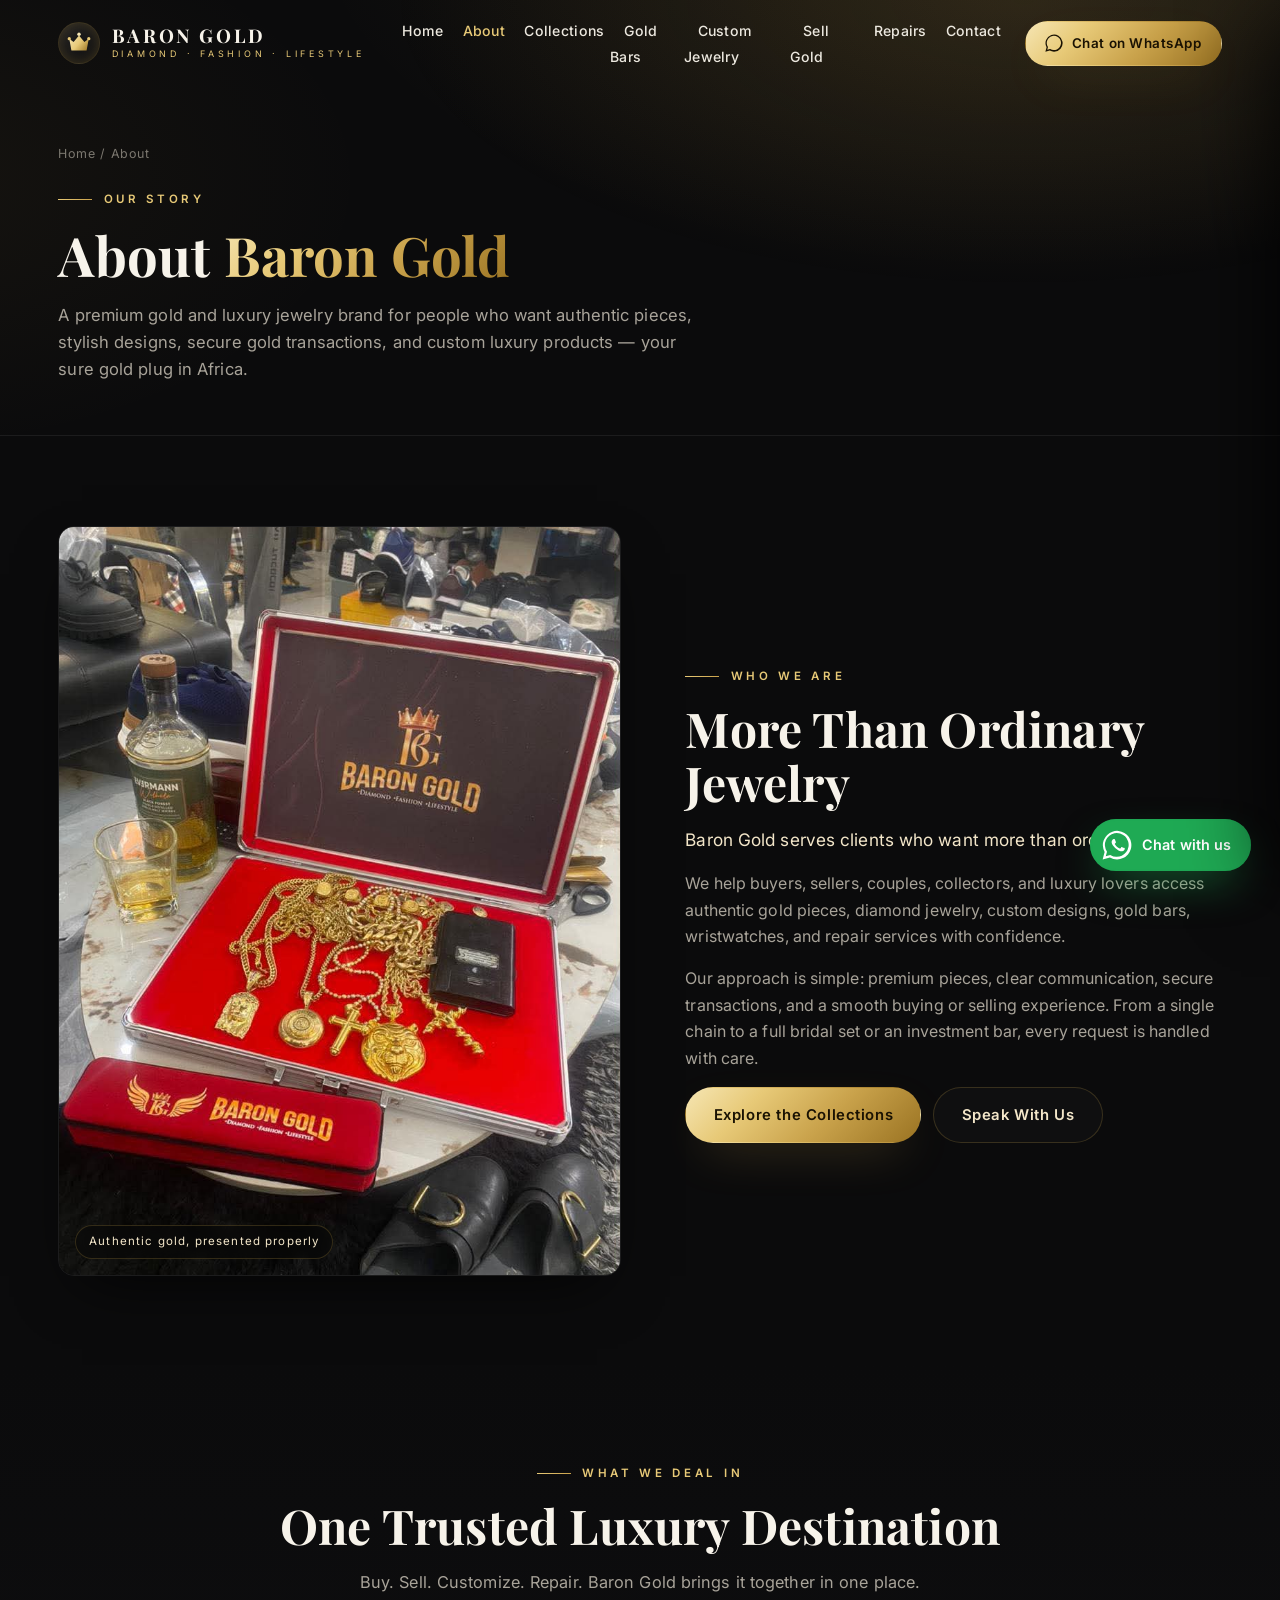
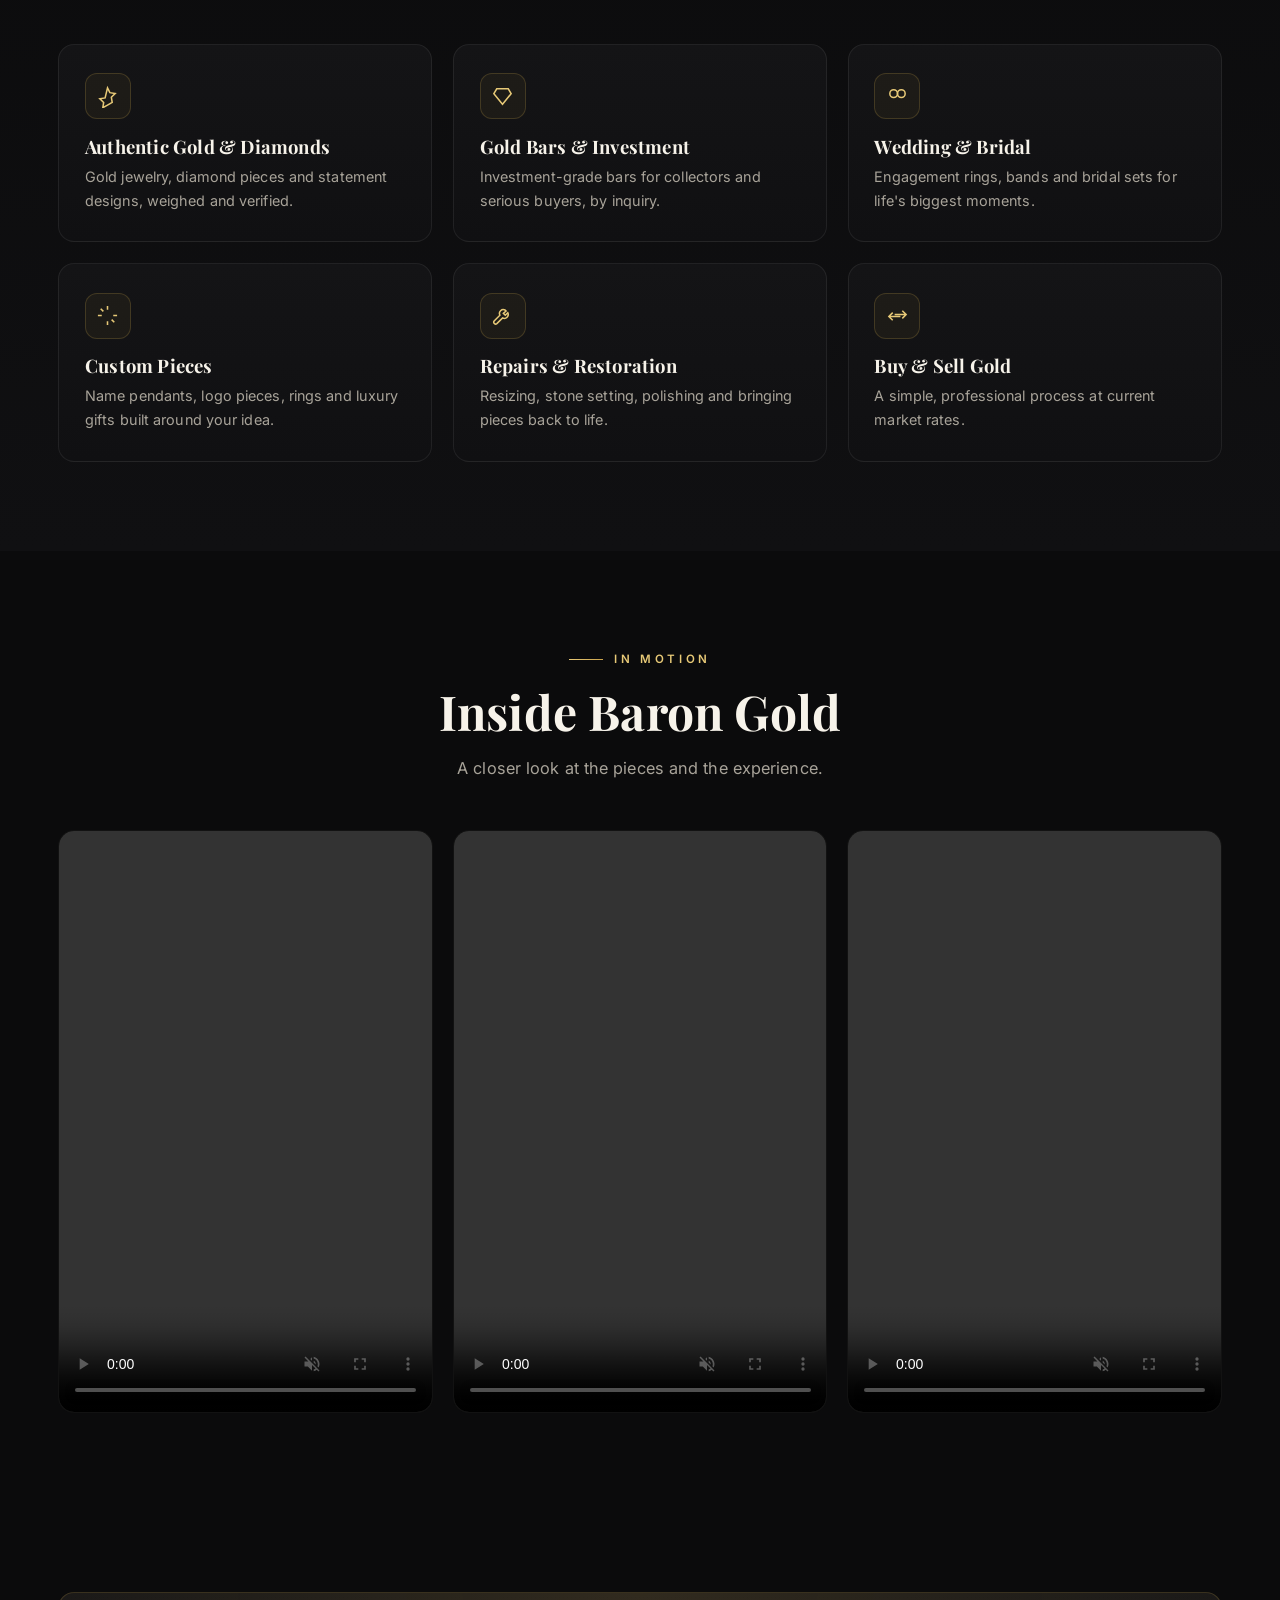
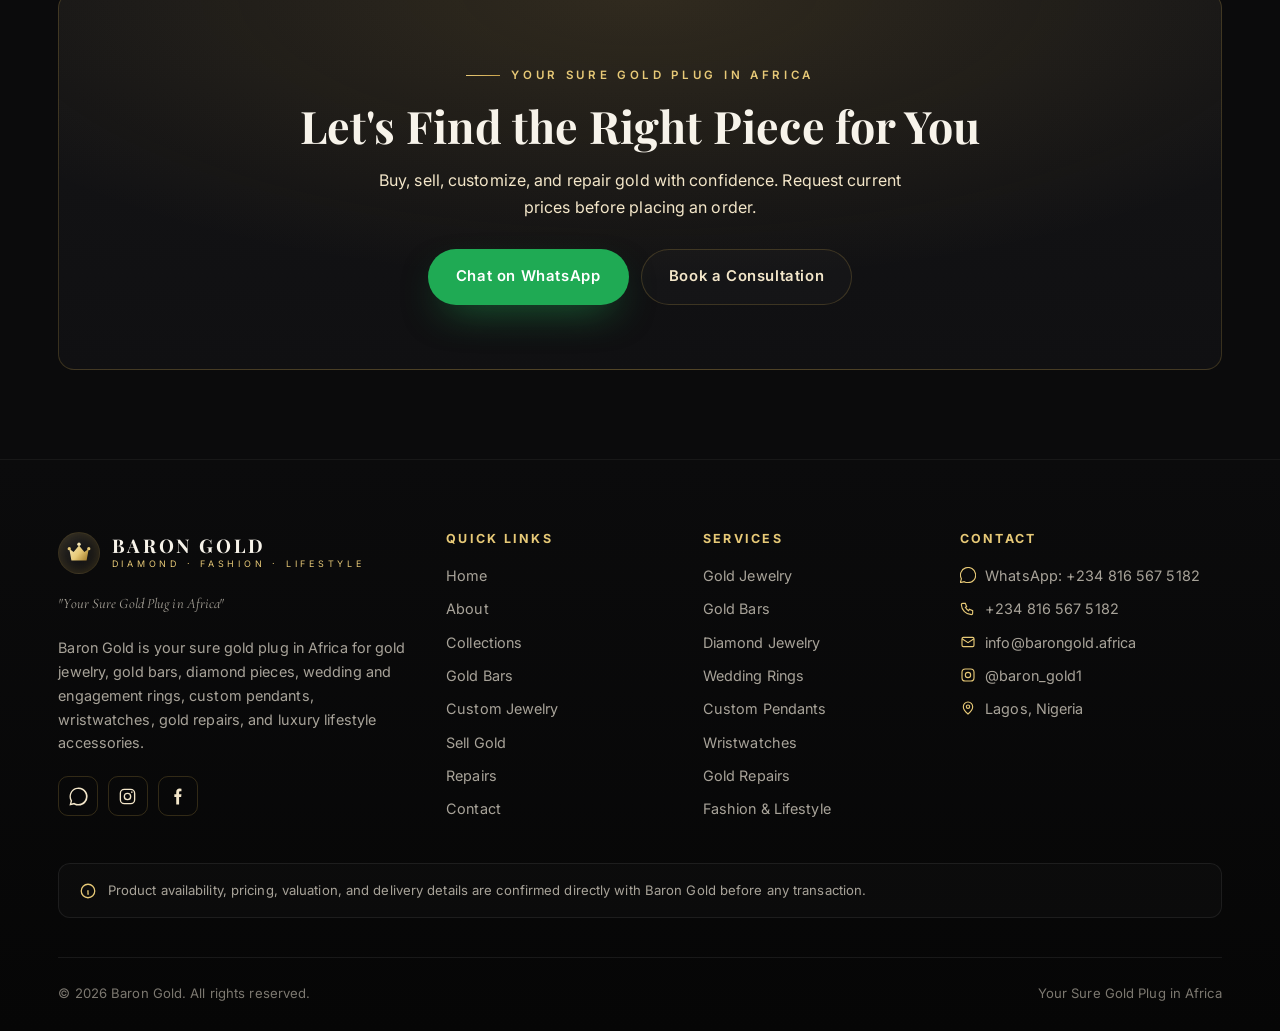
==== about.html @ 64852c1d "Baron Gold luxury jewelry website Multi-page static site (HTML/CSS/JS): DOMIO-style glass dashboard " ====
<!DOCTYPE html>
<html lang="en">
<head>
<meta charset="UTF-8" />
<meta name="viewport" content="width=device-width, initial-scale=1.0" />
<title>About Baron Gold | Your Sure Gold Plug in Africa</title>
<meta name="description" content="Learn about Baron Gold, a premium gold, jewelry, diamond, wristwatch, and lifestyle brand helping clients buy, sell, customize, and repair luxury pieces." />
<meta name="theme-color" content="#070707" />
<link rel="preconnect" href="https://fonts.googleapis.com" />
<link rel="preconnect" href="https://fonts.gstatic.com" crossorigin />
<link href="https://fonts.googleapis.com/css2?family=Playfair+Display:wght@500;600;700;800&family=Cormorant+Garamond:ital,wght@0,500;0,600;1,500&family=Inter:wght@400;500;600&display=swap" rel="stylesheet" />
<link rel="stylesheet" href="css/styles.css" />
</head>
<body>

<header class="site-header">
  <div class="container">
    <a class="brand" href="index.html" aria-label="Baron Gold home">
      <span class="brand-mark"><svg viewBox="0 0 24 24" fill="none" aria-hidden="true"><path d="M3 8l4 3 5-6 5 6 4-3-2 11H5L3 8z" fill="url(#g)"/><circle cx="3" cy="8" r="1.5" fill="#e7c977"/><circle cx="21" cy="8" r="1.5" fill="#e7c977"/><circle cx="12" cy="4" r="1.6" fill="#f6e6b4"/><defs><linearGradient id="g" x1="3" y1="5" x2="21" y2="19" gradientUnits="userSpaceOnUse"><stop stop-color="#f6e6b4"/><stop offset=".5" stop-color="#e7c977"/><stop offset="1" stop-color="#9a7322"/></linearGradient></defs></svg></span>
      <span class="brand-name"><b>BARON GOLD</b><span>Diamond · Fashion · Lifestyle</span></span>
    </a>
    <nav class="main-nav" aria-label="Primary"><ul>
      <li><a href="index.html">Home</a></li>
      <li><a href="about.html" class="active">About</a></li>
      <li><a href="collections.html">Collections</a></li>
      <li><a href="gold-bars.html">Gold Bars</a></li>
      <li><a href="custom-jewelry.html">Custom Jewelry</a></li>
      <li><a href="sell-gold.html">Sell Gold</a></li>
      <li><a href="repairs.html">Repairs</a></li>
      <li><a href="contact.html">Contact</a></li>
    </ul></nav>
    <div class="header-cta">
      <a class="btn btn-gold btn-sm" href="https://wa.me/2348165675182?text=Hello%20Baron%20Gold%2C%20I'd%20like%20to%20make%20an%20inquiry." target="_blank" rel="noopener"><svg viewBox="0 0 24 24" fill="currentColor" aria-hidden="true"><path d="M.5 23.5l1.6-5.9A11.4 11.4 0 1 1 12 23.5a11.5 11.5 0 0 1-5.7-1.5L.5 23.5zM6.6 19.9l.4.2a9.5 9.5 0 1 0-3.2-3.1l.2.4-1 3.5 3.6-1z"/></svg>Chat on WhatsApp</a>
      <button class="nav-toggle" id="navToggle" aria-label="Open menu"><svg viewBox="0 0 24 24" fill="none" stroke="currentColor" stroke-width="1.7"><path d="M4 7h16M4 12h16M4 17h16"/></svg></button>
    </div>
  </div>
</header>
<div class="scrim" id="scrim"></div>
<aside class="mobile-nav" id="mobileNav">
  <div class="mn-top"><span class="brand-name"><b style="font-family:var(--ff-head);letter-spacing:.14em;color:var(--ivory)">BARON GOLD</b></span><button class="mn-close" id="mnClose" aria-label="Close menu"><svg viewBox="0 0 24 24" fill="none" stroke="currentColor" stroke-width="1.7"><path d="M6 6l12 12M18 6L6 18"/></svg></button></div>
  <nav><a href="index.html">Home</a><a href="about.html" class="active">About</a><a href="collections.html">Collections</a><a href="gold-bars.html">Gold Bars</a><a href="custom-jewelry.html">Custom Jewelry</a><a href="sell-gold.html">Sell Gold</a><a href="repairs.html">Repairs</a><a href="contact.html">Contact</a></nav>
  <div class="mn-actions"><a class="btn btn-wa btn-block" href="https://wa.me/2348165675182" target="_blank" rel="noopener">Chat on WhatsApp</a><a class="btn btn-outline btn-block" href="contact.html">Book a Consultation</a></div>
</aside>

<main>
<section class="page-hero">
  <div class="container">
    <p class="crumbs"><a href="index.html">Home</a> / About</p>
    <span class="eyebrow reveal">Our Story</span>
    <h1 class="reveal d1">About <span class="gold-text">Baron Gold</span></h1>
    <p class="reveal d2">A premium gold and luxury jewelry brand for people who want authentic pieces, stylish designs, secure gold transactions, and custom luxury products — your sure gold plug in Africa.</p>
  </div>
</section>

<section>
  <div class="container">
    <div class="split">
      <div class="split-media tall reveal"><img src="assets/images/lifestyle-briefcase.jpg" alt="A Baron Gold case filled with gold chains and pendants"><span class="frame-tag">Authentic gold, presented properly</span></div>
      <div class="reveal d1">
        <span class="eyebrow">Who We Are</span>
        <h2 class="section-title">More Than Ordinary Jewelry</h2>
        <div class="prose">
          <p class="lead">Baron Gold serves clients who want more than ordinary jewelry.</p>
          <p>We help buyers, sellers, couples, collectors, and luxury lovers access authentic gold pieces, diamond jewelry, custom designs, gold bars, wristwatches, and repair services with confidence.</p>
          <p>Our approach is simple: premium pieces, clear communication, secure transactions, and a smooth buying or selling experience. From a single chain to a full bridal set or an investment bar, every request is handled with care.</p>
        </div>
        <div class="btn-row"><a class="btn btn-gold" href="collections.html">Explore the Collections</a><a class="btn btn-outline" href="contact.html">Speak With Us</a></div>
      </div>
    </div>
  </div>
</section>

<section style="background:linear-gradient(180deg,var(--bg),var(--bg-2))">
  <div class="container">
    <div class="section-head center reveal"><span class="eyebrow" style="justify-content:center">What We Deal In</span><h2 class="section-title">One Trusted Luxury Destination</h2><p class="section-sub">Buy. Sell. Customize. Repair. Baron Gold brings it together in one place.</p></div>
    <div class="why-grid">
      <div class="why-card reveal"><div class="why-ico"><svg viewBox="0 0 24 24" fill="none" stroke="currentColor" stroke-width="1.6"><path d="M12 3l2.5 5 5.5.8-4 3.9.9 5.5L12 21l-4.9 2.7.9-5.5-4-3.9 5.5-.8L12 3z"/></svg></div><h3>Authentic Gold &amp; Diamonds</h3><p>Gold jewelry, diamond pieces and statement designs, weighed and verified.</p></div>
      <div class="why-card reveal d1"><div class="why-ico"><svg viewBox="0 0 24 24" fill="none" stroke="currentColor" stroke-width="1.6"><path d="M3 9l3-5h12l3 5-9 11L3 9z"/></svg></div><h3>Gold Bars &amp; Investment</h3><p>Investment-grade bars for collectors and serious buyers, by inquiry.</p></div>
      <div class="why-card reveal d2"><div class="why-ico"><svg viewBox="0 0 24 24" fill="none" stroke="currentColor" stroke-width="1.6"><circle cx="8" cy="9" r="4"/><circle cx="16" cy="9" r="4"/></svg></div><h3>Wedding &amp; Bridal</h3><p>Engagement rings, bands and bridal sets for life's biggest moments.</p></div>
      <div class="why-card reveal"><div class="why-ico"><svg viewBox="0 0 24 24" fill="none" stroke="currentColor" stroke-width="1.6"><path d="M12 2v4M12 18v4M4.9 4.9l2.8 2.8M16.3 16.3l2.8 2.8M2 12h4M18 12h4"/></svg></div><h3>Custom Pieces</h3><p>Name pendants, logo pieces, rings and luxury gifts built around your idea.</p></div>
      <div class="why-card reveal d1"><div class="why-ico"><svg viewBox="0 0 24 24" fill="none" stroke="currentColor" stroke-width="1.6"><path d="M14.7 6.3a4 4 0 0 0-5.4 5.4l-6 6a2 2 0 0 0 2.8 2.8l6-6a4 4 0 0 0 5.4-5.4l-2.6 2.6-2-2 2.8-2.4z"/></svg></div><h3>Repairs &amp; Restoration</h3><p>Resizing, stone setting, polishing and bringing pieces back to life.</p></div>
      <div class="why-card reveal d2"><div class="why-ico"><svg viewBox="0 0 24 24" fill="none" stroke="currentColor" stroke-width="1.6"><path d="M17 7l4 4-4 4M21 11H9M7 17l-4-4 4-4M3 13h12"/></svg></div><h3>Buy &amp; Sell Gold</h3><p>A simple, professional process at current market rates.</p></div>
    </div>
  </div>
</section>

<section>
  <div class="container">
    <div class="section-head center reveal"><span class="eyebrow" style="justify-content:center">In Motion</span><h2 class="section-title">Inside Baron Gold</h2><p class="section-sub">A closer look at the pieces and the experience.</p></div>
    <div class="vid-grid reveal">
      <div class="vid"><video src="assets/video/vid-case.mp4" muted loop playsinline preload="metadata" controls></video></div>
      <div class="vid"><video src="assets/video/vid-pieces-4.mp4" muted loop playsinline preload="metadata" controls></video></div>
      <div class="vid"><video src="assets/video/vid-showcase-5.mp4" muted loop playsinline preload="metadata" controls></video></div>
    </div>
  </div>
</section>

<section>
  <div class="container">
    <div class="cta-banner reveal">
      <span class="eyebrow" style="justify-content:center">Your Sure Gold Plug in Africa</span>
      <h2>Let's Find the Right Piece for You</h2>
      <p>Buy, sell, customize, and repair gold with confidence. Request current prices before placing an order.</p>
      <div class="btn-row"><a class="btn btn-wa" href="https://wa.me/2348165675182?text=Hello%20Baron%20Gold%2C%20I'd%20like%20to%20make%20an%20inquiry." target="_blank" rel="noopener">Chat on WhatsApp</a><a class="btn btn-outline" href="contact.html">Book a Consultation</a></div>
    </div>
  </div>
</section>
</main>

<!--FOOTER--><footer class="site-footer"><div class="container"><div class="footer-top"><div class="f-brand"><a class="brand" href="index.html"><span class="brand-mark"><svg viewBox="0 0 24 24" fill="none"><path d="M3 8l4 3 5-6 5 6 4-3-2 11H5L3 8z" fill="url(#gf)"/><circle cx="3" cy="8" r="1.5" fill="#e7c977"/><circle cx="21" cy="8" r="1.5" fill="#e7c977"/><circle cx="12" cy="4" r="1.6" fill="#f6e6b4"/><defs><linearGradient id="gf" x1="3" y1="5" x2="21" y2="19" gradientUnits="userSpaceOnUse"><stop stop-color="#f6e6b4"/><stop offset=".5" stop-color="#e7c977"/><stop offset="1" stop-color="#9a7322"/></linearGradient></defs></svg></span><span class="brand-name"><b>BARON GOLD</b><span>Diamond · Fashion · Lifestyle</span></span></a><p class="f-slogan">"Your Sure Gold Plug in Africa"</p><p>Baron Gold is your sure gold plug in Africa for gold jewelry, gold bars, diamond pieces, wedding and engagement rings, custom pendants, wristwatches, gold repairs, and luxury lifestyle accessories.</p><div class="f-social"><a href="https://wa.me/2348165675182" target="_blank" rel="noopener" aria-label="WhatsApp"><svg viewBox="0 0 24 24" fill="currentColor"><path d="M.5 23.5l1.6-5.9A11.4 11.4 0 1 1 12 23.5a11.5 11.5 0 0 1-5.7-1.5L.5 23.5zM6.6 19.9l.4.2a9.5 9.5 0 1 0-3.2-3.1l.2.4-1 3.5 3.6-1z"/></svg></a><a href="https://instagram.com/baron_gold1" target="_blank" rel="noopener" aria-label="Instagram"><svg viewBox="0 0 24 24" fill="none" stroke="currentColor" stroke-width="1.7"><rect x="3" y="3" width="18" height="18" rx="5"/><circle cx="12" cy="12" r="4"/><circle cx="17.5" cy="6.5" r="1" fill="currentColor" stroke="none"/></svg></a><a href="https://facebook.com/" target="_blank" rel="noopener" aria-label="Facebook"><svg viewBox="0 0 24 24" fill="currentColor"><path d="M14 9V7c0-1 .3-1.5 1.6-1.5H17V2.2A20 20 0 0 0 14.6 2C12 2 10.4 3.6 10.4 6.5V9H8v3.5h2.4V22H14v-9.5h2.6l.4-3.5H14z"/></svg></a></div></div><div class="f-col"><h4>Quick Links</h4><ul><li><a href="index.html">Home</a></li><li><a href="about.html">About</a></li><li><a href="collections.html">Collections</a></li><li><a href="gold-bars.html">Gold Bars</a></li><li><a href="custom-jewelry.html">Custom Jewelry</a></li><li><a href="sell-gold.html">Sell Gold</a></li><li><a href="repairs.html">Repairs</a></li><li><a href="contact.html">Contact</a></li></ul></div><div class="f-col"><h4>Services</h4><ul><li><a href="collections.html#gold-jewelry">Gold Jewelry</a></li><li><a href="gold-bars.html">Gold Bars</a></li><li><a href="collections.html#diamond">Diamond Jewelry</a></li><li><a href="collections.html#wedding">Wedding Rings</a></li><li><a href="custom-jewelry.html">Custom Pendants</a></li><li><a href="collections.html#watches">Wristwatches</a></li><li><a href="repairs.html">Gold Repairs</a></li><li><a href="collections.html#lifestyle">Fashion &amp; Lifestyle</a></li></ul></div><div class="f-col f-contact"><h4>Contact</h4><ul><li><svg viewBox="0 0 24 24" fill="none" stroke="currentColor" stroke-width="1.7"><path d="M.5 23.5l1.6-5.9A11.4 11.4 0 1 1 12 23.5a11.5 11.5 0 0 1-5.7-1.5L.5 23.5z"/></svg><a href="https://wa.me/2348165675182" target="_blank" rel="noopener">WhatsApp: +234 816 567 5182</a></li><li><svg viewBox="0 0 24 24" fill="none" stroke="currentColor" stroke-width="1.7"><path d="M4 5h4l2 5-2 1a12 12 0 0 0 5 5l1-2 5 2v4a2 2 0 0 1-2 2A16 16 0 0 1 2 7a2 2 0 0 1 2-2z"/></svg><a href="tel:+2348165675182">+234 816 567 5182</a></li><li><svg viewBox="0 0 24 24" fill="none" stroke="currentColor" stroke-width="1.7"><rect x="3" y="5" width="18" height="14" rx="2"/><path d="M3 7l9 6 9-6"/></svg><a href="mailto:info@barongold.africa">info@barongold.africa</a></li><li><svg viewBox="0 0 24 24" fill="none" stroke="currentColor" stroke-width="1.7"><rect x="3" y="3" width="18" height="18" rx="5"/><circle cx="12" cy="12" r="4"/></svg><a href="https://instagram.com/baron_gold1" target="_blank" rel="noopener">@baron_gold1</a></li><li><svg viewBox="0 0 24 24" fill="none" stroke="currentColor" stroke-width="1.7"><path d="M12 21s7-5.7 7-11a7 7 0 1 0-14 0c0 5.3 7 11 7 11z"/><circle cx="12" cy="10" r="2.5"/></svg><span>Lagos, Nigeria</span></li></ul></div></div><div class="footer-note"><svg viewBox="0 0 24 24" fill="none" stroke="currentColor" stroke-width="1.7"><circle cx="12" cy="12" r="9"/><path d="M12 8h.01M11 12h1v4h1"/></svg>Product availability, pricing, valuation, and delivery details are confirmed directly with Baron Gold before any transaction.</div><div class="footer-bottom"><span>© <span id="year">2026</span> Baron Gold. All rights reserved.</span><span>Your Sure Gold Plug in Africa</span></div></div></footer>
<a class="fab-wa" href="https://wa.me/2348165675182?text=Hello%20Baron%20Gold%2C%20I'd%20like%20to%20make%20an%20inquiry." target="_blank" rel="noopener" aria-label="Chat on WhatsApp"><svg viewBox="0 0 24 24" fill="currentColor"><path d="M.5 23.5l1.6-5.9A11.4 11.4 0 1 1 12 23.5a11.5 11.5 0 0 1-5.7-1.5L.5 23.5zM6.6 19.9l.4.2a9.5 9.5 0 1 0-3.2-3.1l.2.4-1 3.5 3.6-1zM17.5 14.4c-.2-.1-1.4-.7-1.6-.8s-.4-.1-.5.1-.6.8-.7 1-.3.2-.5.1a7.7 7.7 0 0 1-2.3-1.4 8.6 8.6 0 0 1-1.6-2c-.2-.3 0-.4.1-.6l.4-.4.3-.4a.5.5 0 0 0 0-.5l-.8-1.9c-.2-.5-.4-.4-.5-.4h-.5a1 1 0 0 0-.7.3 2.9 2.9 0 0 0-.9 2.2 5 5 0 0 0 1.1 2.7 11.5 11.5 0 0 0 4.4 3.9c2.6 1 2.6.7 3.1.6a2.6 2.6 0 0 0 1.7-1.2 2.1 2.1 0 0 0 .2-1.2c-.1-.1-.3-.2-.5-.3z"/></svg><span class="fab-label">Chat with us</span></a>
<script src="js/main.js"></script>
</body>
</html>
---- css/styles.css ----
/* ============================================================
   BARON GOLD — Luxury Gold & Jewelry Brand
   Design system: deep black, metallic gold, ivory, champagne
   ============================================================ */

/* ---------- Tokens ---------- */
:root{
  --black:#070707;
  --bg:#0b0b0c;
  --bg-2:#101012;
  --panel:#141416;
  --panel-2:#191919;
  --line:rgba(201,162,75,.22);
  --line-soft:rgba(255,255,255,.07);

  --gold:#c9a24b;
  --gold-2:#e7c977;
  --gold-3:#f6e6b4;
  --gold-deep:#9a7322;
  --champagne:#f3e6c9;
  --ivory:#f7f3ea;
  --text:#ece8df;
  --muted:#a8a399;
  --muted-2:#7c7870;

  --grad-gold:linear-gradient(135deg,#f6e6b4 0%,#e7c977 28%,#c9a24b 60%,#9a7322 100%);
  --grad-gold-soft:linear-gradient(135deg,#e7c977,#c9a24b);
  --shadow:0 24px 60px -24px rgba(0,0,0,.85);
  --shadow-gold:0 18px 50px -20px rgba(201,162,75,.45);

  --maxw:1240px;
  --radius:16px;
  --radius-sm:11px;
  --ease:cubic-bezier(.22,.61,.36,1);

  --ff-head:"Playfair Display",Georgia,serif;
  --ff-serif:"Cormorant Garamond",Georgia,serif;
  --ff-body:"Inter","Montserrat",system-ui,-apple-system,Segoe UI,Roboto,sans-serif;
}

/* ---------- Reset ---------- */
*,*::before,*::after{box-sizing:border-box;margin:0;padding:0}
html{scroll-behavior:smooth;-webkit-text-size-adjust:100%}
body{
  font-family:var(--ff-body);
  background:var(--bg);
  color:var(--text);
  line-height:1.65;
  font-size:16px;
  letter-spacing:.1px;
  overflow-x:hidden;
  -webkit-font-smoothing:antialiased;
}
img{max-width:100%;display:block}
a{color:inherit;text-decoration:none}
button{font-family:inherit;cursor:pointer;border:none;background:none}
ul{list-style:none}
::selection{background:var(--gold);color:#1a1300}

/* subtle gold grain on the page background */
body::before{
  content:"";position:fixed;inset:0;z-index:-2;
  background:
    radial-gradient(1200px 600px at 80% -10%,rgba(201,162,75,.10),transparent 60%),
    radial-gradient(900px 500px at -10% 20%,rgba(201,162,75,.06),transparent 55%),
    var(--bg);
}

/* ---------- Typography ---------- */
h1,h2,h3,h4{font-family:var(--ff-head);font-weight:700;line-height:1.12;color:var(--ivory);letter-spacing:.2px}
.eyebrow{
  font-family:var(--ff-body);font-weight:600;font-size:.72rem;letter-spacing:.32em;
  text-transform:uppercase;color:var(--gold-2);display:inline-flex;align-items:center;gap:.7rem;margin-bottom:1rem;
}
.eyebrow::before{content:"";width:34px;height:1px;background:var(--grad-gold-soft);display:inline-block}
.gold-text{
  background:var(--grad-gold);-webkit-background-clip:text;background-clip:text;color:transparent;
}
.section-title{font-size:clamp(1.9rem,4.2vw,3rem);margin-bottom:1rem}
.section-sub{color:var(--muted);max-width:62ch;font-size:1.02rem}
.center{text-align:center}
.center .section-sub{margin-inline:auto}

/* ---------- Layout ---------- */
.container{width:100%;max-width:var(--maxw);margin-inline:auto;padding-inline:clamp(1.15rem,4vw,2.4rem)}
section{padding-block:clamp(3.6rem,7vw,6rem)}
.section-head{margin-bottom:clamp(2rem,4vw,3rem)}
.divider-line{height:1px;background:linear-gradient(90deg,transparent,var(--line),transparent)}

/* ---------- Buttons ---------- */
.btn{
  display:inline-flex;align-items:center;justify-content:center;gap:.55rem;
  font-weight:600;font-size:.93rem;letter-spacing:.04em;
  padding:.92rem 1.7rem;border-radius:999px;
  transition:transform .35s var(--ease),box-shadow .35s var(--ease),background .35s,color .35s,border-color .35s;
  white-space:nowrap;border:1px solid transparent;
}
.btn svg{width:18px;height:18px;flex:none}
.btn-gold{background:var(--grad-gold);color:#1a1203;box-shadow:var(--shadow-gold)}
.btn-gold:hover{transform:translateY(-3px);box-shadow:0 22px 55px -18px rgba(231,201,119,.6)}
.btn-outline{border-color:var(--line);color:var(--champagne);background:rgba(255,255,255,.02)}
.btn-outline:hover{border-color:var(--gold-2);color:var(--ivory);transform:translateY(-3px);background:rgba(201,162,75,.08)}
.btn-wa{background:#1faa54;color:#fff;box-shadow:0 16px 40px -16px rgba(31,170,84,.7)}
.btn-wa:hover{background:#25c763;transform:translateY(-3px)}
.btn-ghost{color:var(--champagne);padding:.5rem 0}
.btn-ghost:hover{color:var(--gold-2)}
.btn-sm{padding:.66rem 1.2rem;font-size:.84rem}
.btn-block{width:100%}
.link-gold{color:var(--gold-2);font-weight:600;display:inline-flex;align-items:center;gap:.4rem;transition:gap .3s}
.link-gold:hover{gap:.75rem}

/* ============================================================
   HEADER
   ============================================================ */
.site-header{
  position:fixed;top:0;left:0;right:0;z-index:100;
  transition:background .4s var(--ease),box-shadow .4s,border-color .4s,padding .4s;
  border-bottom:1px solid transparent;
}
.site-header .container{display:flex;align-items:center;justify-content:space-between;gap:1.5rem;padding-block:1.05rem}
.site-header.scrolled{
  background:rgba(8,8,9,.86);backdrop-filter:blur(14px);
  border-bottom-color:var(--line-soft);box-shadow:0 12px 40px -24px rgba(0,0,0,.9);
}
.site-header.scrolled .container{padding-block:.7rem}

/* Brand / logo */
.brand{display:flex;align-items:center;gap:.7rem;flex:none}
.brand-mark{
  width:42px;height:42px;border-radius:50%;flex:none;
  display:grid;place-items:center;
  background:radial-gradient(circle at 30% 25%,#1c1c1e,#0c0c0d);
  border:1px solid var(--line);box-shadow:inset 0 0 14px rgba(201,162,75,.25);
}
.brand-mark svg{width:26px;height:26px}
.brand-name{display:flex;flex-direction:column;line-height:1}
.brand-name b{font-family:var(--ff-head);font-size:1.18rem;letter-spacing:.14em;color:var(--ivory)}
.brand-name span{font-size:.56rem;letter-spacing:.42em;text-transform:uppercase;color:var(--gold-2);margin-top:.28rem}

/* Nav */
.main-nav ul{display:flex;align-items:center;gap:.35rem}
.main-nav a{
  position:relative;padding:.55rem .85rem;font-size:.88rem;font-weight:500;color:var(--text);
  border-radius:8px;transition:color .3s;letter-spacing:.02em;
}
.main-nav a::after{
  content:"";position:absolute;left:.85rem;right:.85rem;bottom:.34rem;height:1.5px;
  background:var(--grad-gold-soft);transform:scaleX(0);transform-origin:left;transition:transform .35s var(--ease);
}
.main-nav a:hover{color:var(--gold-2)}
.main-nav a:hover::after,.main-nav a.active::after{transform:scaleX(1)}
.main-nav a.active{color:var(--gold-2)}

.header-cta{display:flex;align-items:center;gap:.7rem;flex:none}
.nav-toggle{display:none;width:44px;height:44px;border:1px solid var(--line);border-radius:10px;color:var(--gold-2)}
.nav-toggle svg{width:22px;height:22px;margin:auto}

/* Mobile drawer */
.mobile-nav{
  position:fixed;inset:0 0 0 auto;width:min(86vw,360px);z-index:120;
  background:linear-gradient(180deg,#0d0d0e,#080808);
  border-left:1px solid var(--line);box-shadow:-30px 0 80px -20px rgba(0,0,0,.8);
  transform:translateX(100%);transition:transform .45s var(--ease);
  display:flex;flex-direction:column;padding:1.4rem;overflow-y:auto;
}
.mobile-nav.open{transform:translateX(0)}
.mobile-nav .mn-top{display:flex;justify-content:space-between;align-items:center;margin-bottom:1.6rem}
.mobile-nav .mn-close{width:42px;height:42px;border:1px solid var(--line);border-radius:10px;color:var(--gold-2)}
.mobile-nav .mn-close svg{width:20px;height:20px;margin:auto}
.mobile-nav nav a{
  display:block;padding:.95rem .4rem;font-family:var(--ff-head);font-size:1.3rem;color:var(--ivory);
  border-bottom:1px solid var(--line-soft);transition:color .3s,padding-left .3s;
}
.mobile-nav nav a:hover,.mobile-nav nav a.active{color:var(--gold-2);padding-left:.9rem}
.mobile-nav .mn-actions{margin-top:auto;padding-top:1.6rem;display:grid;gap:.7rem}
.scrim{position:fixed;inset:0;background:rgba(0,0,0,.55);backdrop-filter:blur(3px);z-index:110;opacity:0;visibility:hidden;transition:.4s}
.scrim.show{opacity:1;visibility:visible}
body.no-scroll{overflow:hidden}

/* ============================================================
   HERO
   ============================================================ */
.hero{position:relative;min-height:100svh;display:flex;align-items:center;overflow:hidden;isolation:isolate}
.hero-media{position:absolute;inset:0;z-index:-2}
.hero-media img,.hero-media video{width:100%;height:100%;object-fit:cover}
.hero::after{
  content:"";position:absolute;inset:0;z-index:-1;
  background:
    linear-gradient(100deg,rgba(5,5,5,.94) 0%,rgba(6,6,6,.78) 38%,rgba(6,6,6,.45) 72%,rgba(6,6,6,.7) 100%),
    radial-gradient(120% 90% at 50% 120%,rgba(0,0,0,.85),transparent 60%);
}
.hero .container{padding-block:8rem 4rem;position:relative}
.hero-inner{max-width:760px}
.hero h1{font-size:clamp(2.35rem,6vw,4.4rem);line-height:1.06;margin-bottom:1.4rem}
.hero .lede{font-size:clamp(1rem,2vw,1.18rem);color:var(--champagne);max-width:60ch;margin-bottom:1rem}
.hero .support{color:var(--muted);font-size:.98rem;margin-bottom:2rem;letter-spacing:.06em}
.hero-actions{display:flex;flex-wrap:wrap;gap:.85rem;margin-bottom:2.6rem}
.hero-strip{display:flex;flex-wrap:wrap;gap:.55rem .55rem}
.hero-strip span{
  font-size:.76rem;letter-spacing:.04em;color:var(--champagne);
  padding:.5rem .9rem;border:1px solid var(--line);border-radius:999px;background:rgba(255,255,255,.025);
  display:inline-flex;align-items:center;gap:.45rem;
}
.hero-strip span::before{content:"";width:6px;height:6px;border-radius:50%;background:var(--grad-gold-soft)}
.scroll-cue{position:absolute;left:50%;bottom:1.6rem;transform:translateX(-50%);color:var(--muted-2);font-size:.7rem;letter-spacing:.3em;text-transform:uppercase;display:flex;flex-direction:column;align-items:center;gap:.5rem}
.scroll-cue::after{content:"";width:1px;height:36px;background:linear-gradient(var(--gold),transparent);animation:cue 2s infinite}
@keyframes cue{0%{opacity:0;transform:scaleY(.3)}50%{opacity:1}100%{opacity:0;transform:scaleY(1)}}

/* ============================================================
   TRUST BAR
   ============================================================ */
.trust-band{border-block:1px solid var(--line-soft);background:linear-gradient(180deg,var(--bg-2),var(--bg))}
.trust-grid{display:grid;grid-template-columns:repeat(4,1fr);gap:1px;background:var(--line-soft);border-radius:var(--radius);overflow:hidden;border:1px solid var(--line-soft)}
.trust-item{background:var(--bg);padding:1.5rem 1.4rem;display:flex;gap:.95rem;align-items:flex-start;transition:background .3s}
.trust-item:hover{background:var(--panel)}
.trust-item .ti-ico{flex:none;width:40px;height:40px;border-radius:10px;display:grid;place-items:center;border:1px solid var(--line);color:var(--gold-2);background:rgba(201,162,75,.06)}
.trust-item .ti-ico svg{width:20px;height:20px}
.trust-item h4{font-family:var(--ff-body);font-size:.92rem;font-weight:600;color:var(--ivory);margin-bottom:.2rem}
.trust-item p{font-size:.8rem;color:var(--muted);line-height:1.45}

/* ============================================================
   CARDS / GRIDS
   ============================================================ */
.cards{display:grid;gap:1.4rem}
.grid-2{grid-template-columns:repeat(2,1fr)}
.grid-3{grid-template-columns:repeat(3,1fr)}
.grid-4{grid-template-columns:repeat(4,1fr)}

.card{
  position:relative;background:var(--panel);border:1px solid var(--line-soft);border-radius:var(--radius);
  overflow:hidden;transition:transform .5s var(--ease),border-color .5s,box-shadow .5s;
  display:flex;flex-direction:column;
}
.card:hover{transform:translateY(-6px);border-color:var(--line);box-shadow:var(--shadow)}
.card-media{position:relative;aspect-ratio:4/5;overflow:hidden;background:var(--bg-2)}
.card-media img{width:100%;height:100%;object-fit:cover;transition:transform .8s var(--ease)}
.card:hover .card-media img{transform:scale(1.06)}
.card-media::after{content:"";position:absolute;inset:0;background:linear-gradient(180deg,transparent 45%,rgba(6,6,6,.85))}
.card-tag{
  position:absolute;top:.85rem;left:.85rem;z-index:2;font-size:.66rem;letter-spacing:.14em;text-transform:uppercase;
  padding:.32rem .7rem;border-radius:999px;background:rgba(8,8,8,.6);border:1px solid var(--line);color:var(--gold-2);backdrop-filter:blur(6px);
}
.card-body{padding:1.3rem 1.3rem 1.5rem;display:flex;flex-direction:column;gap:.55rem;flex:1}
.card-body h3{font-size:1.22rem}
.card-body p{font-size:.88rem;color:var(--muted);flex:1}
.card-body .btn{margin-top:.6rem;align-self:flex-start}

/* Product card variant */
.product .card-media{aspect-ratio:1/1}
.product .card-body h3{font-size:1.05rem;font-family:var(--ff-body);font-weight:600}
.price-note{font-size:.74rem;color:var(--gold-2);letter-spacing:.06em;display:flex;align-items:center;gap:.4rem}
.price-note::before{content:"";width:5px;height:5px;border-radius:50%;background:var(--gold-2)}

/* ============================================================
   SPLIT / FEATURE SECTIONS
   ============================================================ */
.split{display:grid;grid-template-columns:1.05fr 1fr;gap:clamp(2rem,5vw,4.5rem);align-items:center}
.split.reverse .split-media{order:2}
.split-media{position:relative;border-radius:var(--radius);overflow:hidden;border:1px solid var(--line-soft);box-shadow:var(--shadow)}
.split-media img{width:100%;aspect-ratio:4/5;object-fit:cover}
.split-media.tall img{aspect-ratio:3/4}
.split-media .frame-tag{position:absolute;left:1rem;bottom:1rem;font-size:.72rem;letter-spacing:.1em;color:var(--champagne);background:rgba(8,8,8,.55);border:1px solid var(--line);padding:.4rem .8rem;border-radius:999px;backdrop-filter:blur(6px)}
.feature-list{display:grid;gap:.55rem;margin:1.4rem 0 1.8rem}
.feature-list li{display:flex;gap:.7rem;align-items:flex-start;color:var(--text);font-size:.95rem}
.feature-list li svg{width:18px;height:18px;color:var(--gold-2);flex:none;margin-top:.25rem}
.btn-row{display:flex;flex-wrap:wrap;gap:.75rem}
.prose p{color:var(--muted);margin-bottom:1rem;max-width:60ch}
.prose p.lead{color:var(--champagne);font-size:1.08rem}

/* Note / callout */
.note{
  display:flex;gap:.85rem;align-items:flex-start;font-size:.86rem;color:var(--muted);
  padding:1rem 1.2rem;border:1px solid var(--line-soft);border-left:2px solid var(--gold);border-radius:10px;
  background:rgba(201,162,75,.04);margin-top:1.4rem;
}
.note svg{width:18px;height:18px;color:var(--gold-2);flex:none;margin-top:.15rem}

/* ============================================================
   STEPS
   ============================================================ */
.steps{display:grid;grid-template-columns:repeat(3,1fr);gap:1.4rem;counter-reset:step}
.step{position:relative;padding:2rem 1.6rem;border:1px solid var(--line-soft);border-radius:var(--radius);background:var(--panel);transition:.4s}
.step:hover{border-color:var(--line);transform:translateY(-4px)}
.step::before{
  counter-increment:step;content:"0" counter(step);
  font-family:var(--ff-head);font-size:2.4rem;background:var(--grad-gold);-webkit-background-clip:text;background-clip:text;color:transparent;
  display:block;margin-bottom:.7rem;opacity:.95;
}
.step h3{font-size:1.18rem;margin-bottom:.5rem}
.step p{font-size:.9rem;color:var(--muted)}

/* ============================================================
   WHY / FEATURE TILES
   ============================================================ */
.why-grid{display:grid;grid-template-columns:repeat(3,1fr);gap:1.3rem}
.why-card{padding:1.8rem 1.6rem;border:1px solid var(--line-soft);border-radius:var(--radius);background:linear-gradient(180deg,var(--panel),var(--bg-2));transition:.4s}
.why-card:hover{border-color:var(--line);transform:translateY(-4px);box-shadow:var(--shadow)}
.why-ico{width:46px;height:46px;border-radius:12px;display:grid;place-items:center;border:1px solid var(--line);color:var(--gold-2);background:rgba(201,162,75,.06);margin-bottom:1.1rem}
.why-ico svg{width:23px;height:23px}
.why-card h3{font-size:1.16rem;margin-bottom:.45rem}
.why-card p{font-size:.9rem;color:var(--muted)}

/* ============================================================
   STAT / BANNER (gold)
   ============================================================ */
.cta-banner{position:relative;border-radius:var(--radius);overflow:hidden;padding:clamp(2.4rem,5vw,4rem);text-align:center;border:1px solid var(--line);background:
  radial-gradient(120% 140% at 50% 0%,rgba(201,162,75,.16),transparent 55%),linear-gradient(180deg,var(--panel),var(--bg-2))}
.cta-banner h2{font-size:clamp(1.8rem,4vw,2.8rem);margin-bottom:1rem}
.cta-banner p{color:var(--champagne);max-width:56ch;margin:0 auto 1.8rem}
.cta-banner .btn-row{justify-content:center}

/* ============================================================
   TESTIMONIALS
   ============================================================ */
.tst-grid{display:grid;grid-template-columns:repeat(3,1fr);gap:1.3rem}
.tst{padding:1.9rem 1.7rem;border:1px solid var(--line-soft);border-radius:var(--radius);background:var(--panel);position:relative}
.tst .quote{font-family:var(--ff-head);font-size:2.6rem;color:var(--gold);line-height:1;opacity:.5}
.tst p{font-family:var(--ff-serif);font-size:1.2rem;color:var(--ivory);line-height:1.5;margin:.4rem 0 1.1rem}
.tst .who{font-size:.82rem;color:var(--muted);letter-spacing:.04em}
.tst .stars{color:var(--gold-2);letter-spacing:.12em;font-size:.85rem;margin-bottom:.3rem}
.placeholder-flag{font-size:.74rem;color:var(--muted-2);text-align:center;margin-top:1.4rem;letter-spacing:.04em}

/* ============================================================
   FAQ ACCORDION
   ============================================================ */
.faq{max-width:860px;margin-inline:auto}
.faq-item{border:1px solid var(--line-soft);border-radius:12px;margin-bottom:.8rem;background:var(--panel);overflow:hidden;transition:border-color .3s}
.faq-item.open{border-color:var(--line)}
.faq-q{width:100%;display:flex;justify-content:space-between;align-items:center;gap:1rem;text-align:left;padding:1.25rem 1.4rem;font-size:1rem;font-weight:600;color:var(--ivory)}
.faq-q .fi-icon{flex:none;width:26px;height:26px;border:1px solid var(--line);border-radius:50%;display:grid;place-items:center;color:var(--gold-2);transition:transform .4s var(--ease),background .3s}
.faq-q .fi-icon svg{width:14px;height:14px}
.faq-item.open .fi-icon{transform:rotate(45deg);background:rgba(201,162,75,.12)}
.faq-a{max-height:0;overflow:hidden;transition:max-height .45s var(--ease)}
.faq-a-inner{padding:0 1.4rem 1.3rem;color:var(--muted);font-size:.92rem}

/* ============================================================
   GALLERY (masonry-ish)
   ============================================================ */
.gallery{columns:4 220px;column-gap:1rem}
.gallery figure{break-inside:avoid;margin-bottom:1rem;border-radius:12px;overflow:hidden;border:1px solid var(--line-soft);position:relative}
.gallery img{width:100%;transition:transform .7s var(--ease),filter .5s}
.gallery figure:hover img{transform:scale(1.05)}
.gallery figcaption{position:absolute;left:.7rem;bottom:.7rem;font-size:.7rem;letter-spacing:.08em;color:var(--champagne);background:rgba(8,8,8,.55);border:1px solid var(--line);padding:.3rem .6rem;border-radius:999px;backdrop-filter:blur(5px);opacity:0;transform:translateY(6px);transition:.4s}
.gallery figure:hover figcaption{opacity:1;transform:translateY(0)}

/* video gallery */
.vid-grid{display:grid;grid-template-columns:repeat(3,1fr);gap:1.2rem}
.vid{border-radius:var(--radius);overflow:hidden;border:1px solid var(--line-soft);background:#000;position:relative;aspect-ratio:9/14}
.vid video{width:100%;height:100%;object-fit:cover}

/* ============================================================
   CONTACT
   ============================================================ */
.contact-wrap{display:grid;grid-template-columns:1fr 1.1fr;gap:clamp(2rem,5vw,4rem);align-items:start}
.contact-info{display:flex;flex-direction:column;gap:1rem}
.ci-row{display:flex;gap:1rem;align-items:flex-start;padding:1.1rem 1.2rem;border:1px solid var(--line-soft);border-radius:12px;background:var(--panel);transition:.3s}
.ci-row:hover{border-color:var(--line)}
.ci-row .ci-ico{flex:none;width:42px;height:42px;border-radius:10px;display:grid;place-items:center;border:1px solid var(--line);color:var(--gold-2);background:rgba(201,162,75,.06)}
.ci-row .ci-ico svg{width:20px;height:20px}
.ci-row .ci-label{font-size:.72rem;letter-spacing:.16em;text-transform:uppercase;color:var(--muted-2);margin-bottom:.15rem}
.ci-row .ci-val{color:var(--ivory);font-weight:500;font-size:.98rem;word-break:break-word}
.ci-row a.ci-val:hover{color:var(--gold-2)}

.form-card{padding:clamp(1.6rem,3vw,2.4rem);border:1px solid var(--line);border-radius:var(--radius);background:linear-gradient(180deg,var(--panel),var(--bg-2));box-shadow:var(--shadow)}
.form-grid{display:grid;grid-template-columns:1fr 1fr;gap:1.1rem}
.field{display:flex;flex-direction:column;gap:.45rem}
.field.full{grid-column:1/-1}
.field label{font-size:.78rem;letter-spacing:.08em;color:var(--champagne);font-weight:500}
.field input,.field select,.field textarea{
  background:var(--bg);border:1px solid var(--line-soft);border-radius:10px;color:var(--ivory);
  padding:.85rem 1rem;font-family:inherit;font-size:.92rem;transition:border-color .3s,box-shadow .3s;width:100%;
}
.field textarea{resize:vertical;min-height:120px}
.field input:focus,.field select:focus,.field textarea:focus{outline:none;border-color:var(--gold);box-shadow:0 0 0 3px rgba(201,162,75,.14)}
.field select{appearance:none;background-image:url("data:image/svg+xml,%3Csvg xmlns='http://www.w3.org/2000/svg' width='12' height='8' viewBox='0 0 12 8'%3E%3Cpath fill='%23c9a24b' d='M6 8 0 0h12z'/%3E%3C/svg%3E");background-repeat:no-repeat;background-position:right 1rem center}
.form-foot{margin-top:1.4rem;display:flex;flex-direction:column;gap:.9rem}
.form-alt{font-size:.86rem;color:var(--muted)}
.form-alt a{color:var(--gold-2);font-weight:600}
.form-success{display:none;align-items:center;gap:.6rem;color:#7fe0a0;font-size:.9rem;padding:.8rem 1rem;border:1px solid rgba(127,224,160,.3);border-radius:10px;background:rgba(31,170,84,.08)}
.form-success.show{display:flex}
.form-success svg{width:18px;height:18px;flex:none}

/* ============================================================
   PAGE HERO (subpages)
   ============================================================ */
.page-hero{position:relative;padding-top:9rem;padding-bottom:3.2rem;overflow:hidden;border-bottom:1px solid var(--line-soft)}
.page-hero::before{content:"";position:absolute;inset:0;z-index:-1;background:radial-gradient(90% 120% at 80% 0%,rgba(201,162,75,.12),transparent 55%)}
.page-hero .crumbs{font-size:.78rem;color:var(--muted-2);letter-spacing:.06em;margin-bottom:1rem}
.page-hero .crumbs a:hover{color:var(--gold-2)}
.page-hero h1{font-size:clamp(2.1rem,5vw,3.4rem);margin-bottom:1rem}
.page-hero p{color:var(--muted);max-width:64ch;font-size:1.04rem}

/* ============================================================
   FOOTER
   ============================================================ */
.site-footer{border-top:1px solid var(--line-soft);background:linear-gradient(180deg,var(--bg),#060606);padding-top:clamp(3rem,6vw,4.5rem)}
.footer-top{display:grid;grid-template-columns:1.6fr 1fr 1fr 1.2fr;gap:2.4rem}
.f-brand .brand{margin-bottom:1.1rem}
.f-brand p{color:var(--muted);font-size:.9rem;max-width:42ch;margin-bottom:1.3rem}
.f-slogan{font-family:var(--ff-serif);font-style:italic;font-size:1.15rem;color:var(--gold-2);margin-bottom:1rem}
.f-social{display:flex;gap:.6rem}
.f-social a{width:40px;height:40px;border:1px solid var(--line);border-radius:10px;display:grid;place-items:center;color:var(--champagne);transition:.3s}
.f-social a:hover{color:#1a1203;background:var(--grad-gold-soft);border-color:transparent;transform:translateY(-3px)}
.f-social svg{width:19px;height:19px}
.f-col h4{font-family:var(--ff-body);font-size:.78rem;letter-spacing:.18em;text-transform:uppercase;color:var(--gold-2);margin-bottom:1.1rem}
.f-col ul{display:grid;gap:.6rem}
.f-col a,.f-col li{font-size:.9rem;color:var(--muted);transition:color .3s}
.f-col a:hover{color:var(--ivory)}
.f-contact li{display:flex;gap:.6rem;align-items:flex-start}
.f-contact svg{width:16px;height:16px;color:var(--gold-2);flex:none;margin-top:.2rem}
.footer-note{font-size:.82rem;color:var(--muted);border:1px solid var(--line-soft);border-radius:12px;padding:1rem 1.2rem;margin-top:2.6rem;display:flex;gap:.7rem;align-items:flex-start;background:rgba(255,255,255,.02)}
.footer-note svg{width:18px;height:18px;color:var(--gold-2);flex:none;margin-top:.15rem}
.footer-bottom{display:flex;justify-content:space-between;align-items:center;gap:1rem;flex-wrap:wrap;border-top:1px solid var(--line-soft);margin-top:2.4rem;padding-block:1.6rem;color:var(--muted-2);font-size:.82rem}
.footer-bottom a:hover{color:var(--gold-2)}

/* ============================================================
   FLOATING WHATSAPP
   ============================================================ */
.fab-wa{
  position:fixed;right:clamp(1rem,3vw,1.8rem);bottom:clamp(1rem,3vw,1.8rem);z-index:90;
  display:flex;align-items:center;gap:.65rem;padding:.7rem .9rem .7rem .75rem;border-radius:999px;
  background:#1faa54;color:#fff;font-weight:600;font-size:.9rem;
  box-shadow:0 18px 45px -14px rgba(31,170,84,.7);transition:transform .35s var(--ease),box-shadow .35s;
}
.fab-wa:hover{transform:translateY(-3px) scale(1.03)}
.fab-wa svg{width:30px;height:30px;flex:none}
.fab-wa .fab-label{padding-right:.35rem}
.fab-wa::after{content:"";position:absolute;inset:0;border-radius:999px;border:2px solid rgba(31,170,84,.5);animation:pulse 2.4s infinite}
@keyframes pulse{0%{transform:scale(1);opacity:.7}70%{transform:scale(1.4);opacity:0}100%{opacity:0}}

/* ============================================================
   REVEAL ANIMATION
   ============================================================ */
.reveal{opacity:0;transform:translateY(28px);transition:opacity .8s var(--ease),transform .8s var(--ease)}
.reveal.in{opacity:1;transform:none}
.reveal.d1{transition-delay:.08s}.reveal.d2{transition-delay:.16s}.reveal.d3{transition-delay:.24s}.reveal.d4{transition-delay:.32s}
@media (prefers-reduced-motion:reduce){.reveal{opacity:1;transform:none;transition:none}*{animation:none!important}}

/* ============================================================
   RESPONSIVE
   ============================================================ */
@media (max-width:1080px){
  .grid-4{grid-template-columns:repeat(3,1fr)}
  .trust-grid{grid-template-columns:repeat(2,1fr)}
  .footer-top{grid-template-columns:1fr 1fr;gap:2rem}
  .f-brand{grid-column:1/-1}
}
@media (max-width:880px){
  .main-nav,.header-cta .btn{display:none}
  .nav-toggle{display:grid}
  .header-cta{gap:.5rem}
  .split{grid-template-columns:1fr;gap:2rem}
  .split.reverse .split-media{order:0}
  .steps,.why-grid,.tst-grid,.vid-grid{grid-template-columns:1fr}
  .grid-3,.grid-4{grid-template-columns:repeat(2,1fr)}
  .contact-wrap{grid-template-columns:1fr}
  .gallery{columns:2 160px}
}
@media (max-width:560px){
  .grid-2,.grid-3,.grid-4{grid-template-columns:1fr}
  .product.grid-4{grid-template-columns:repeat(2,1fr)}
  .hero .container{padding-block:7rem 3rem}
  .hero-actions .btn{flex:1 1 100%}
  .form-grid{grid-template-columns:1fr}
  .fab-wa .fab-label{display:none}
  .fab-wa{padding:.7rem}
  .footer-bottom{flex-direction:column;text-align:center}
  .trust-grid{grid-template-columns:1fr}
}

/* ============================================================
   DOMIO-STYLE FLOATING DASHBOARD HERO (homepage)
   ============================================================ */
/* Hide the fixed header at the very top of the dashboard home; reveal on scroll */
.home-dashboard .site-header{transform:translateY(-115%);opacity:0;pointer-events:none;transition:transform .5s var(--ease),opacity .5s,background .4s,box-shadow .4s,border-color .4s,padding .4s}
.home-dashboard .site-header.scrolled{transform:none;opacity:1;pointer-events:auto}

.stage{position:relative;min-height:100svh;display:flex;flex-direction:column;align-items:center;justify-content:center;padding:clamp(1rem,3.2vw,2.4rem);overflow:hidden}
.stage .panel{flex:none}
.stage::before{content:"";position:absolute;inset:0;z-index:-2;
  background:radial-gradient(150% 110% at 50% -12%,#7c6c5a 0%,#473f36 32%,#241f1b 64%,#100e0c 100%)}
.stage::after{content:"";position:absolute;inset:0;z-index:-1;pointer-events:none;
  background:linear-gradient(118deg,transparent 36%,rgba(255,239,206,.12) 49%,transparent 62%)}

.panel{
  width:100%;max-width:1180px;display:grid;grid-template-columns:255px 1fr 300px;gap:12px;
  background:rgba(17,16,18,.62);backdrop-filter:blur(28px);-webkit-backdrop-filter:blur(28px);
  border:1px solid rgba(255,255,255,.09);border-radius:30px;padding:12px;
  box-shadow:0 60px 130px -45px rgba(0,0,0,.9),inset 0 1px 0 rgba(255,255,255,.05);
  min-height:min(83vh,656px);
}
.pcol{display:flex;flex-direction:column;gap:12px;min-height:0}

/* shared sub-card */
.dash-brand{display:flex;align-items:center;gap:.55rem;padding:.7rem .4rem .2rem}
.dash-brand .brand-mark{width:34px;height:34px}
.dash-brand b{font-family:var(--ff-head);letter-spacing:.2em;font-size:1.02rem;color:#fff}

.feature-img{position:relative;flex:1;border-radius:22px;overflow:hidden;min-height:150px;border:1px solid rgba(255,255,255,.06)}
.feature-img img{width:100%;height:100%;object-fit:cover;transition:transform .9s var(--ease)}
.feature-img:hover img{transform:scale(1.05)}

.white-card{background:#f4f1ea;border-radius:22px;padding:1.25rem 1.3rem 1.4rem;color:#1a1813}
.white-card h3{font-family:var(--ff-head);font-size:1.16rem;color:#15120d;margin-bottom:.5rem;line-height:1.2}
.white-card p{font-size:.77rem;color:#6a655c;line-height:1.55}

/* center */
.center-stack{flex:1;display:flex;flex-direction:column;gap:12px;min-height:0}
.nav-pill-row{display:flex;align-items:center;gap:.55rem}
.icon-btn{width:46px;height:46px;border-radius:50%;background:rgba(255,255,255,.08);border:1px solid rgba(255,255,255,.12);display:grid;place-items:center;color:#fff;flex:none;cursor:pointer;transition:.3s}
.icon-btn:hover{background:rgba(255,255,255,.16)}
.icon-btn svg{width:18px;height:18px}
.pill-nav{display:flex;align-items:center;gap:.15rem;background:#f4f1ea;border-radius:999px;padding:.3rem}
.pill-nav a{font-size:.82rem;font-weight:500;color:#5b564d;padding:.5rem .95rem;border-radius:999px;transition:.25s}
.pill-nav a.active{background:#15120d;color:#fff}
.pill-nav a:not(.active):hover{color:#15120d}
.contact-pill{margin-left:auto;background:rgba(255,255,255,.07);border:1px solid rgba(255,255,255,.14);color:#fff;font-size:.74rem;letter-spacing:.14em;padding:.72rem 1.3rem;border-radius:999px;transition:.3s}
.contact-pill:hover{background:var(--grad-gold-soft);color:#1a1203;border-color:transparent}

.hero-center{position:relative;flex:1;border-radius:22px;overflow:hidden;min-height:300px;border:1px solid rgba(255,255,255,.06)}
.hero-center>img{position:absolute;inset:0;width:100%;height:100%;object-fit:cover}
.hero-center::after{content:"";position:absolute;inset:0;background:linear-gradient(180deg,rgba(0,0,0,.4),transparent 28%,transparent 58%,rgba(0,0,0,.6))}
.center-heading{position:absolute;top:1.4rem;left:1.6rem;right:1.6rem;z-index:2;font-family:var(--ff-head);font-weight:600;font-size:clamp(1.55rem,2.7vw,2.3rem);line-height:1.12;color:#fff;text-shadow:0 2px 24px rgba(0,0,0,.45)}
.center-foot{position:absolute;left:1.2rem;right:1.2rem;bottom:1.2rem;z-index:2;display:flex;align-items:flex-end;justify-content:space-between;gap:1rem}
.designed-by{display:flex;align-items:center;gap:.6rem;background:rgba(18,16,14,.5);backdrop-filter:blur(8px);border:1px solid rgba(255,255,255,.14);padding:.32rem .85rem .32rem .42rem;border-radius:999px}
.avatars{display:flex}
.avatars span{width:26px;height:26px;border-radius:50%;border:2px solid rgba(18,16,14,.7);margin-left:-9px;background:var(--grad-gold-soft);display:grid;place-items:center;color:#1a1203}
.avatars span:first-child{margin-left:0}
.avatars span svg{width:13px;height:13px}
.designed-by small{color:#efeae0;font-size:.73rem;white-space:nowrap}
.view-btn{display:flex;align-items:center;gap:.55rem;background:rgba(244,241,234,.93);border-radius:999px;padding:.32rem .42rem .32rem .95rem;color:#15120d;font-size:.8rem;font-weight:500;transition:.3s}
.view-btn:hover{background:#fff}
.view-btn img{width:34px;height:34px;border-radius:50%;object-fit:cover}
.view-btn .vb-arrow{width:27px;height:27px;border-radius:50%;background:#15120d;color:#fff;display:grid;place-items:center}
.view-btn .vb-arrow svg{width:14px;height:14px}

/* right */
.right-panel{background:rgba(255,255,255,.045);border:1px solid rgba(255,255,255,.06);border-radius:22px;padding:1.05rem;display:flex;flex-direction:column;gap:.7rem;flex:1;min-height:0}
.styles-head{display:flex;align-items:center;justify-content:space-between;margin-bottom:.1rem}
.styles-head h4{font-size:.94rem;color:#fff;font-family:var(--ff-body);font-weight:600}
.styles-head .icon-btn{width:33px;height:33px}
.styles-head .icon-btn svg{width:15px;height:15px}
.style-list{display:flex;flex-direction:column;gap:.35rem;flex:1}
.style-row{display:flex;align-items:center;gap:.7rem;padding:.5rem .55rem;border-radius:14px;transition:.25s;cursor:pointer;text-align:left}
.style-row:hover{background:rgba(255,255,255,.06)}
.style-row.active{background:#f4f1ea}
.style-row .thumb{width:38px;height:38px;border-radius:11px;object-fit:cover;flex:none}
.style-row .st-info{flex:1;min-width:0}
.style-row .st-info b{display:block;font-size:.83rem;color:#fff;font-weight:500;line-height:1.2}
.style-row .st-info span{font-size:.69rem;color:#9a948a}
.style-row.active .st-info b{color:#15120d}
.style-row.active .st-info span{color:#6a655c}
.style-row .chev{color:#857f76;display:grid;place-items:center}
.style-row.active .chev{color:#15120d}
.style-row .chev svg{width:16px;height:16px}
.explore-all{background:#f4f1ea;color:#15120d;border-radius:999px;text-align:center;font-size:.72rem;letter-spacing:.16em;font-weight:600;padding:.85rem;text-transform:uppercase;transition:.3s}
.explore-all:hover{background:var(--grad-gold-soft)}
.explore-card{position:relative;border-radius:18px;overflow:hidden;height:130px;flex:none}
.explore-card img{width:100%;height:100%;object-fit:cover;transition:transform .9s var(--ease)}
.explore-card:hover img{transform:scale(1.06)}
.explore-card span{position:absolute;inset:0;display:grid;place-items:center;color:#fff;letter-spacing:.22em;font-size:.78rem;background:rgba(0,0,0,.28);font-weight:600}

/* follow pill under panel */
.follow-pill{display:flex;align-items:center;gap:.7rem;margin:1.4rem auto 0;width:max-content;max-width:92vw;background:rgba(18,16,14,.55);backdrop-filter:blur(10px);border:1px solid rgba(255,255,255,.13);border-radius:999px;padding:.4rem 1.2rem .4rem .45rem;transition:.3s}
.follow-pill:hover{border-color:var(--line)}
.follow-pill .fp-av{width:38px;height:38px;border-radius:50%;background:var(--grad-gold-soft);display:grid;place-items:center;color:#1a1203;flex:none}
.follow-pill .fp-av svg{width:20px;height:20px}
.follow-pill b{color:#fff;font-size:.84rem;display:block;line-height:1.2}
.follow-pill small{color:#b9b4a8;font-size:.72rem}

@media (max-width:980px){
  .stage{align-items:flex-start;padding-top:84px}
  .panel{grid-template-columns:1fr;min-height:0}
  .pcol{min-height:auto}
  .center-stack,.right-panel,.feature-img,.hero-center,.style-list{flex:0 0 auto}
  .feature-img{height:240px;min-height:0}
  .hero-center{height:380px;min-height:0}
  .right-panel{min-height:0}
  .home-dashboard .site-header{transform:none;opacity:1;pointer-events:auto;position:fixed}
}
@media (max-width:560px){
  .stage{padding:.8rem}
  .panel{border-radius:24px;padding:8px;gap:8px}
  .center-heading{font-size:1.5rem;left:1.2rem;top:1.1rem}
  .center-foot{left:.8rem;right:.8rem;bottom:.8rem}
  .designed-by small{font-size:.68rem}
  .pill-nav a{padding:.5rem .65rem;font-size:.74rem}
  .contact-pill{display:none}
}

/* ============================================================
   ORBIT — rotating ring of jewelry cards (hero centerpiece)
   ============================================================ */
.orbit-scene{
  --r:166px;--cw:104px;--ch:128px;--spin:40s;
  position:absolute;inset:0;overflow:hidden;
  background:radial-gradient(circle at 50% 48%,#2c261e 0%,#1a1611 45%,#100d0a 100%);
}
.orbit-eyebrow{
  position:absolute;top:1.1rem;left:50%;transform:translateX(-50%);z-index:6;
  font-size:.66rem;letter-spacing:.24em;text-transform:uppercase;color:var(--gold-2);
  background:rgba(10,9,7,.5);border:1px solid var(--line);padding:.4rem .9rem;border-radius:999px;white-space:nowrap;backdrop-filter:blur(6px);
}
/* dashed orbit path */
.orbit-scene::before{
  content:"";position:absolute;top:50%;left:50%;width:calc(var(--r)*2);height:calc(var(--r)*2);
  transform:translate(-50%,-50%);border:1px dashed rgba(201,162,75,.2);border-radius:50%;
}
.orbit-scene::after{
  content:"";position:absolute;top:50%;left:50%;width:calc(var(--r)*2 + 60px);height:calc(var(--r)*2 + 60px);
  transform:translate(-50%,-50%);border:1px solid rgba(201,162,75,.07);border-radius:50%;
}
.orbit-hub{
  position:absolute;top:50%;left:50%;transform:translate(-50%,-50%);z-index:5;
  width:clamp(94px,15vw,124px);height:clamp(94px,15vw,124px);border-radius:50%;overflow:hidden;
  display:grid;place-items:center;text-align:center;
  border:1px solid var(--line);
  box-shadow:0 0 0 7px rgba(201,162,75,.06),0 22px 50px -18px #000,inset 0 0 22px rgba(201,162,75,.18);
}
.orbit-hub .hub-bg{position:absolute;inset:0;width:100%;height:100%;object-fit:cover;opacity:.34;filter:saturate(1.1)}
.orbit-hub::after{content:"";position:absolute;inset:0;background:radial-gradient(circle at 50% 38%,rgba(20,16,11,.55),rgba(8,7,5,.86))}
.orbit-hub .hub-in{position:relative;z-index:2;display:grid;place-items:center;gap:.1rem;padding:.3rem}
.orbit-hub .hub-in svg{width:24px;height:24px}
.orbit-hub b{font-family:var(--ff-head);font-size:.68rem;letter-spacing:.14em;color:#fff}
.orbit-hub small{font-size:.48rem;letter-spacing:.2em;color:var(--gold-2);text-transform:uppercase}

.orbit-wrap{position:absolute;inset:0;display:grid;place-items:center;z-index:4}
.orbit{position:relative;width:1px;height:1px;animation:orbit-spin var(--spin) linear infinite}
.orbit-item{
  position:absolute;top:0;left:0;width:var(--cw);height:var(--ch);
  margin:calc(var(--ch)/-2) 0 0 calc(var(--cw)/-2);
  transform:rotate(var(--a)) translateY(calc(-1*var(--r))) rotate(calc(-1*var(--a)));
}
.ocard{
  position:relative;display:block;width:100%;height:100%;border-radius:15px;overflow:hidden;
  border:1px solid rgba(255,255,255,.14);background:#15120f;
  box-shadow:0 16px 36px -16px rgba(0,0,0,.75);
  animation:orbit-spin-rev var(--spin) linear infinite;
}
.ocard img{width:100%;height:100%;object-fit:cover;transition:transform .6s var(--ease)}
.ocard:hover img{transform:scale(1.08)}
.ocard .olabel{
  position:absolute;left:0;right:0;bottom:0;padding:.7rem .55rem .45rem;
  background:linear-gradient(transparent,rgba(0,0,0,.82));color:#fff;
  font-size:.66rem;font-weight:500;letter-spacing:.02em;display:flex;align-items:center;gap:.35rem;
}
.ocard .olabel::before{content:"";width:5px;height:5px;border-radius:50%;background:var(--grad-gold-soft);flex:none}
.orbit-scene:hover .orbit,.orbit-scene:hover .ocard{animation-play-state:paused}

@keyframes orbit-spin{to{transform:rotate(360deg)}}
@keyframes orbit-spin-rev{to{transform:rotate(-360deg)}}

@media (max-width:1180px){ .orbit-scene{--r:140px;--cw:92px;--ch:114px} }
@media (max-width:980px){ .orbit-scene{--r:126px;--cw:84px;--ch:104px} }
@media (max-width:560px){ .orbit-scene{--r:104px;--cw:70px;--ch:86px} .orbit-eyebrow{font-size:.58rem;letter-spacing:.16em} }
@media (prefers-reduced-motion:reduce){ .orbit,.ocard{animation:none!important} }
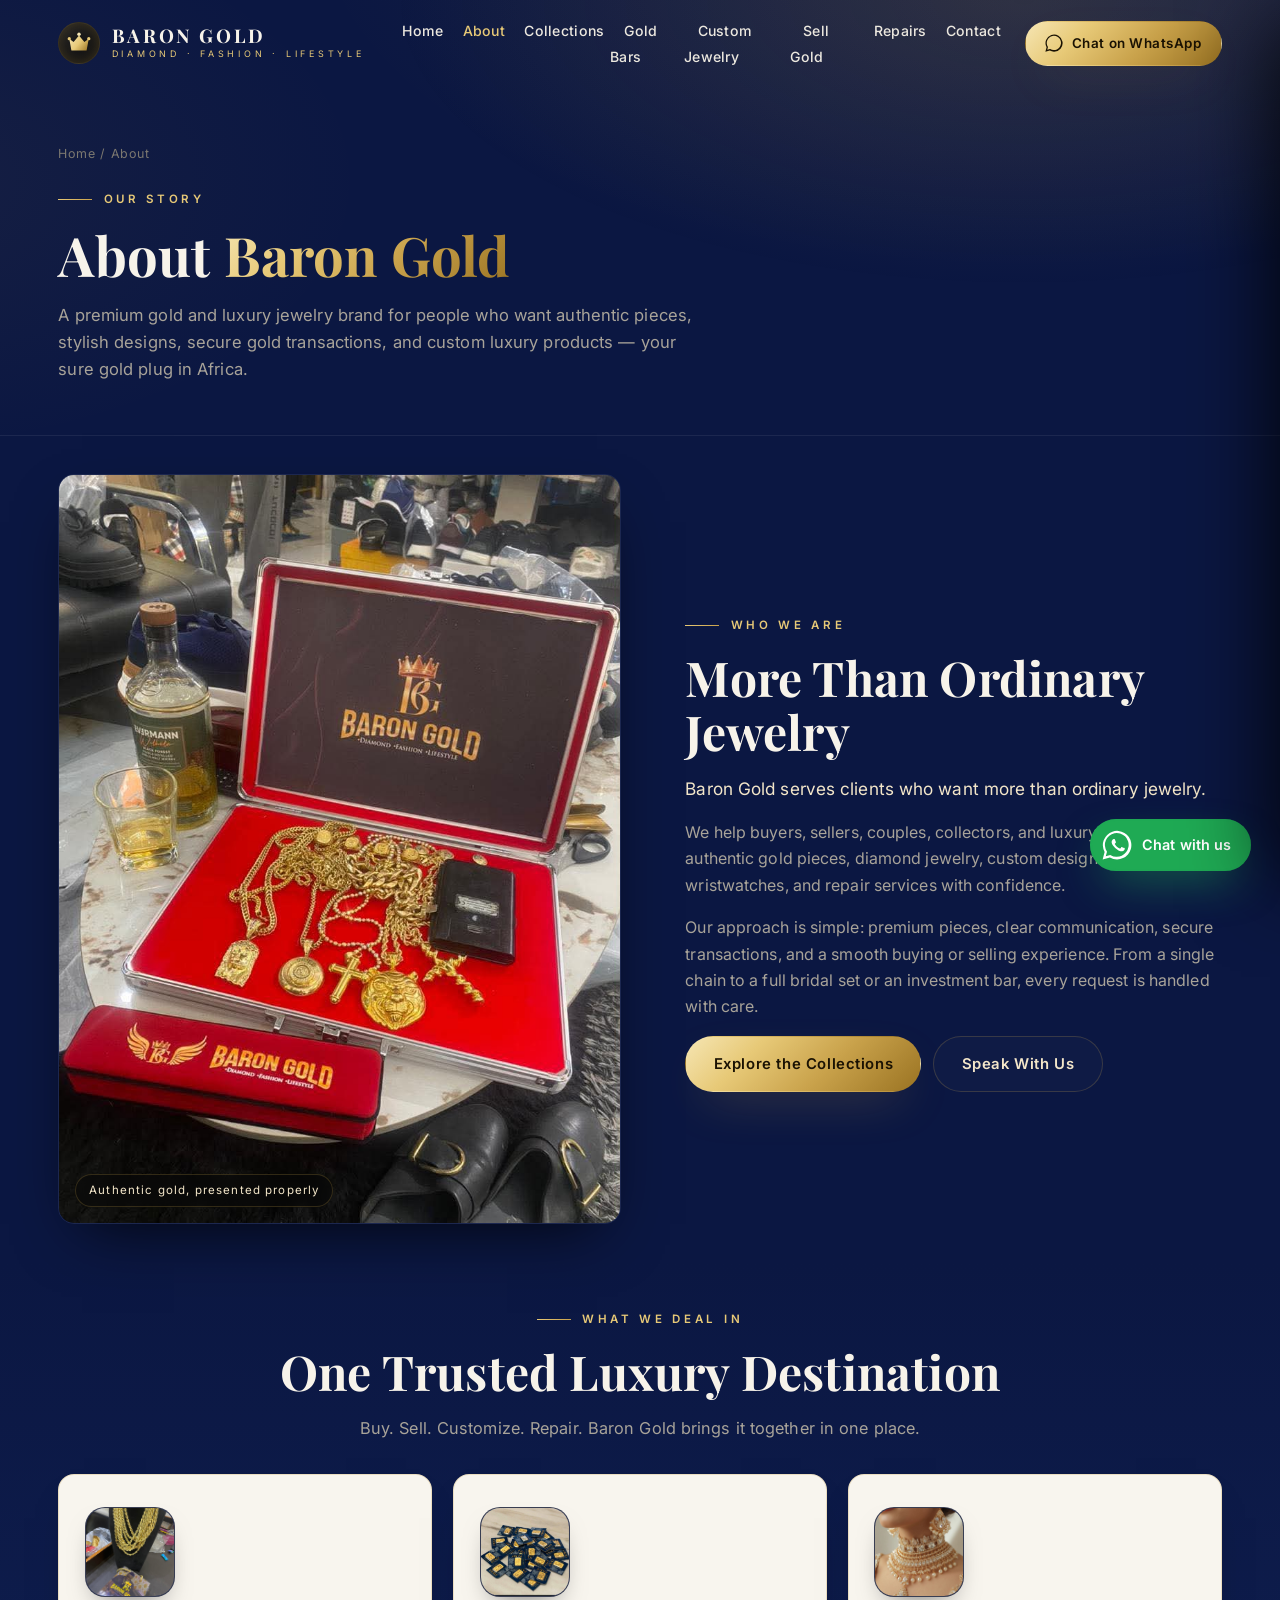
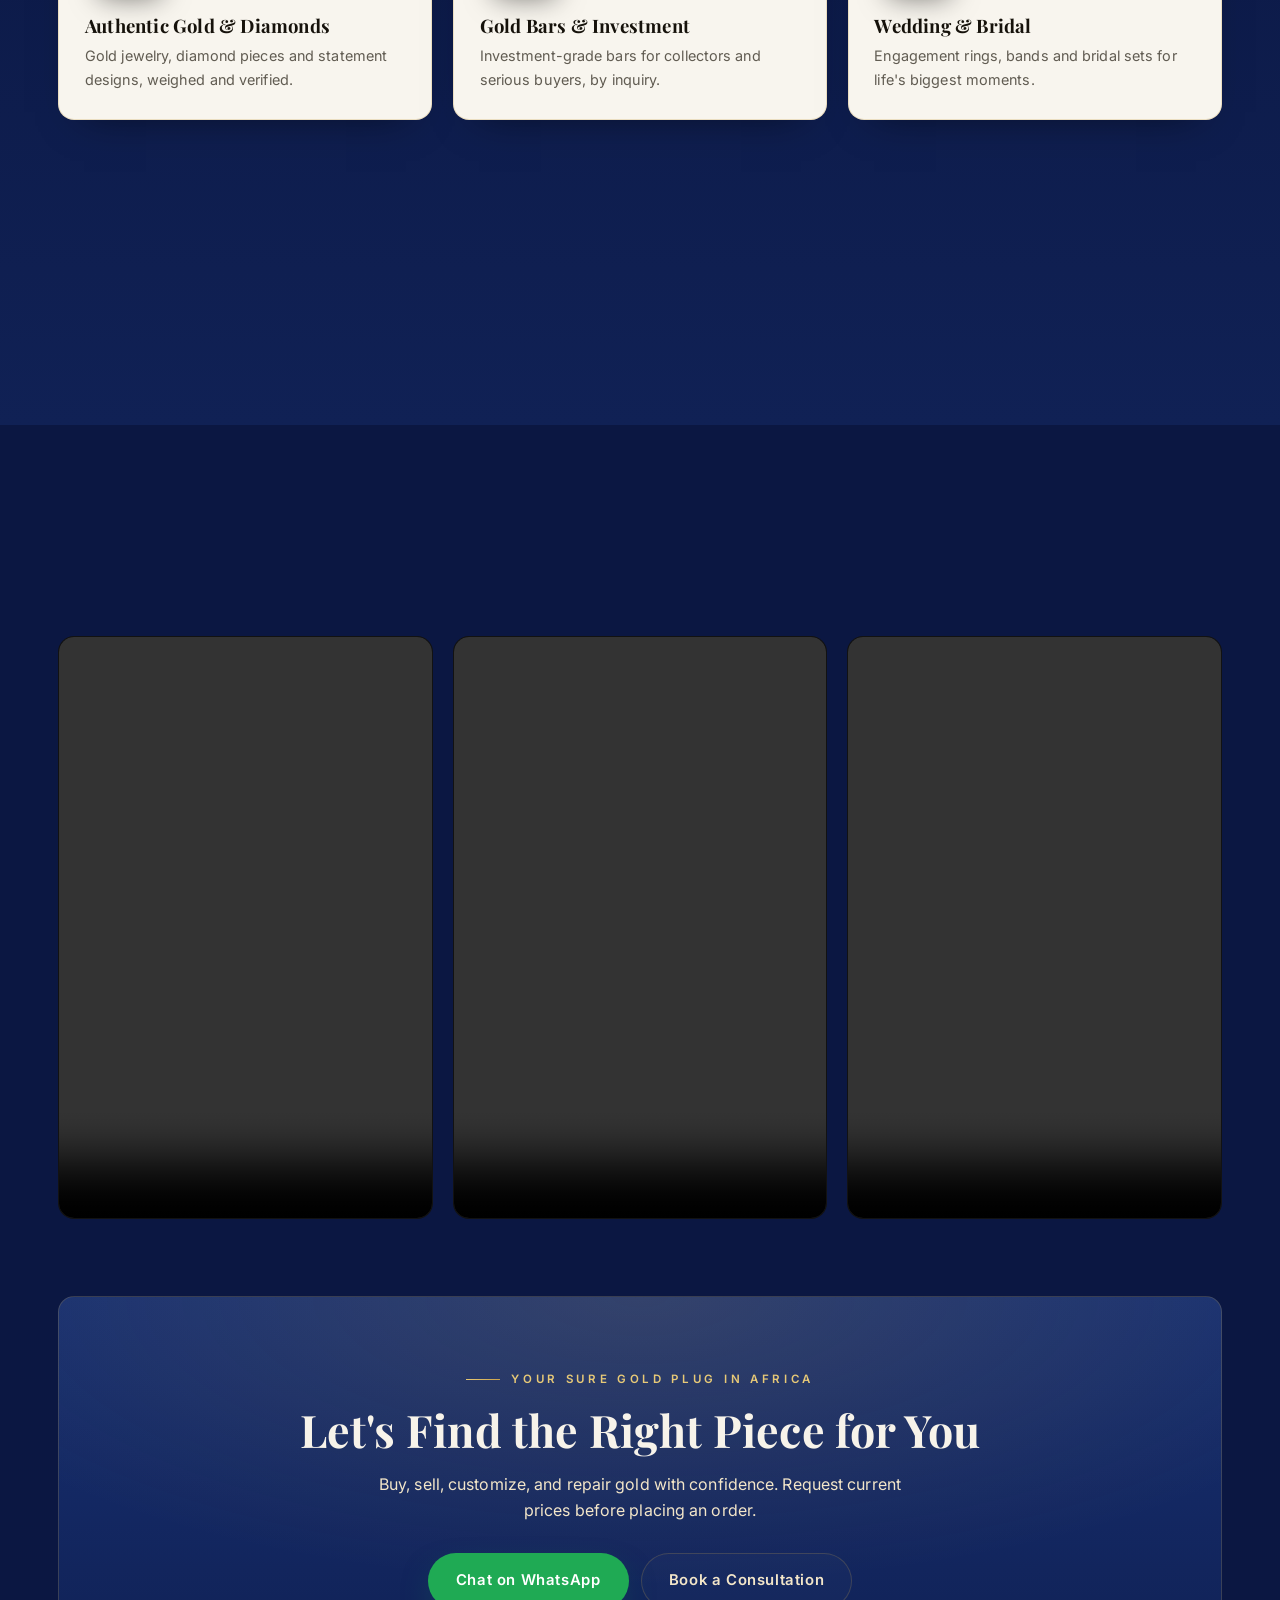
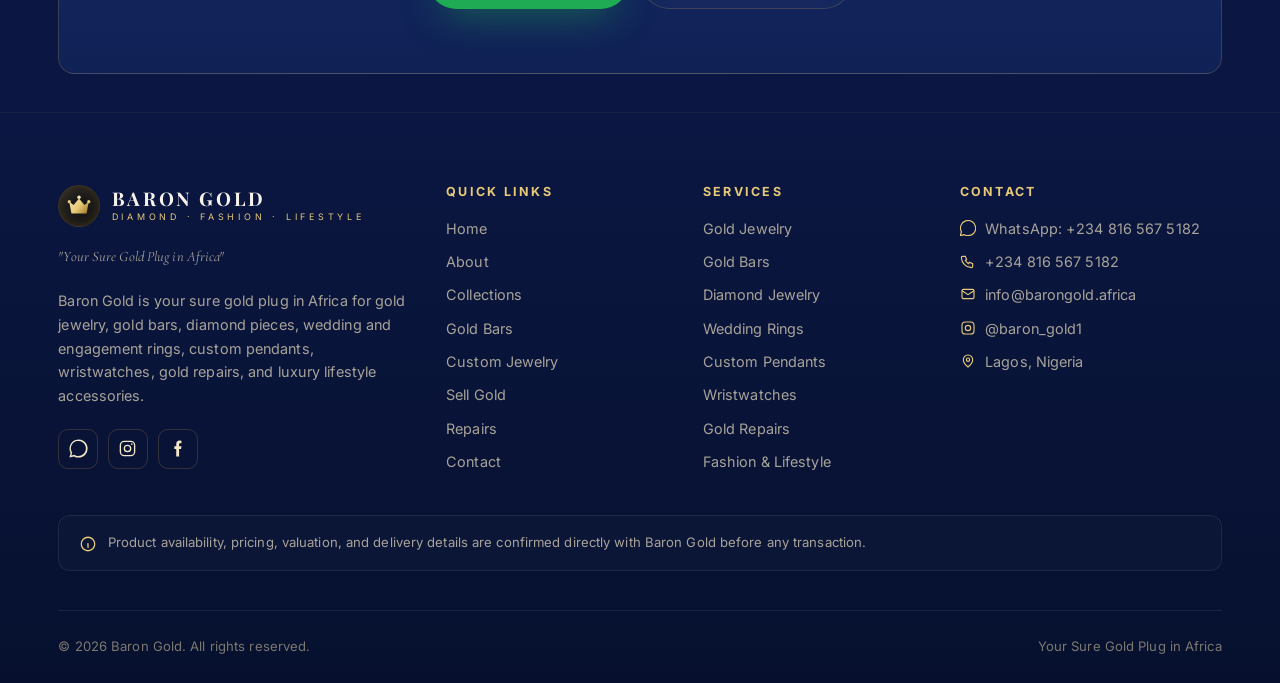
==== commit 41ce19ac: "Add photos and a buying-gold video to the About cards Replace the six SVG icons in the What We Deal " ====
--- a/about.html
+++ b/about.html
@@ -74,12 +74,12 @@
   <div class="container">
     <div class="section-head center reveal"><span class="eyebrow" style="justify-content:center">What We Deal In</span><h2 class="section-title">One Trusted Luxury Destination</h2><p class="section-sub">Buy. Sell. Customize. Repair. Baron Gold brings it together in one place.</p></div>
     <div class="why-grid">
-      <div class="why-card reveal"><div class="why-ico"><svg viewBox="0 0 24 24" fill="none" stroke="currentColor" stroke-width="1.6"><path d="M12 3l2.5 5 5.5.8-4 3.9.9 5.5L12 21l-4.9 2.7.9-5.5-4-3.9 5.5-.8L12 3z"/></svg></div><h3>Authentic Gold &amp; Diamonds</h3><p>Gold jewelry, diamond pieces and statement designs, weighed and verified.</p></div>
-      <div class="why-card reveal d1"><div class="why-ico"><svg viewBox="0 0 24 24" fill="none" stroke="currentColor" stroke-width="1.6"><path d="M3 9l3-5h12l3 5-9 11L3 9z"/></svg></div><h3>Gold Bars &amp; Investment</h3><p>Investment-grade bars for collectors and serious buyers, by inquiry.</p></div>
-      <div class="why-card reveal d2"><div class="why-ico"><svg viewBox="0 0 24 24" fill="none" stroke="currentColor" stroke-width="1.6"><circle cx="8" cy="9" r="4"/><circle cx="16" cy="9" r="4"/></svg></div><h3>Wedding &amp; Bridal</h3><p>Engagement rings, bands and bridal sets for life's biggest moments.</p></div>
-      <div class="why-card reveal"><div class="why-ico"><svg viewBox="0 0 24 24" fill="none" stroke="currentColor" stroke-width="1.6"><path d="M12 2v4M12 18v4M4.9 4.9l2.8 2.8M16.3 16.3l2.8 2.8M2 12h4M18 12h4"/></svg></div><h3>Custom Pieces</h3><p>Name pendants, logo pieces, rings and luxury gifts built around your idea.</p></div>
-      <div class="why-card reveal d1"><div class="why-ico"><svg viewBox="0 0 24 24" fill="none" stroke="currentColor" stroke-width="1.6"><path d="M14.7 6.3a4 4 0 0 0-5.4 5.4l-6 6a2 2 0 0 0 2.8 2.8l6-6a4 4 0 0 0 5.4-5.4l-2.6 2.6-2-2 2.8-2.4z"/></svg></div><h3>Repairs &amp; Restoration</h3><p>Resizing, stone setting, polishing and bringing pieces back to life.</p></div>
-      <div class="why-card reveal d2"><div class="why-ico"><svg viewBox="0 0 24 24" fill="none" stroke="currentColor" stroke-width="1.6"><path d="M17 7l4 4-4 4M21 11H9M7 17l-4-4 4-4M3 13h12"/></svg></div><h3>Buy &amp; Sell Gold</h3><p>A simple, professional process at current market rates.</p></div>
+      <div class="why-card reveal"><div class="why-anim-tile"><img src="assets/images/chains-rope-bust.jpg" alt="Rope chains on display bust"></div><h3>Authentic Gold &amp; Diamonds</h3><p>Gold jewelry, diamond pieces and statement designs, weighed and verified.</p></div>
+      <div class="why-card reveal d1"><div class="why-anim-tile"><img src="assets/images/bars-pamp-scatter.jpg" alt="PAMP gold bars"></div><h3>Gold Bars &amp; Investment</h3><p>Investment-grade bars for collectors and serious buyers, by inquiry.</p></div>
+      <div class="why-card reveal d2"><div class="why-anim-tile"><img src="assets/images/bridal-gold-diamond-pearl.jpg" alt="Bridal gold and diamond set"></div><h3>Wedding &amp; Bridal</h3><p>Engagement rings, bands and bridal sets for life's biggest moments.</p></div>
+      <div class="why-card reveal"><div class="why-anim-tile"><img src="assets/images/pendant-key.jpg" alt="Custom gold key pendant"></div><h3>Custom Pieces</h3><p>Name pendants, logo pieces, rings and luxury gifts built around your idea.</p></div>
+      <div class="why-card reveal d1"><div class="why-anim-tile"><img src="assets/images/rings-signet-worn.jpg" alt="Restored gold signet rings"></div><h3>Repairs &amp; Restoration</h3><p>Resizing, stone setting, polishing and bringing pieces back to life.</p></div>
+      <div class="why-card reveal d2"><div class="why-anim-tile"><video src="assets/video/video-1.mp4" muted loop autoplay playsinline preload="metadata" aria-label="Gold being weighed on a scale"></video></div><h3>Buy &amp; Sell Gold</h3><p>A simple, professional process at current market rates.</p></div>
     </div>
   </div>
 </section>
--- a/css/styles.css
+++ b/css/styles.css
@@ -5,11 +5,11 @@
 
 /* ---------- Tokens ---------- */
 :root{
-  --black:#070707;
-  --bg:#0b0b0c;
-  --bg-2:#101012;
-  --panel:#141416;
-  --panel-2:#191919;
+  --black:#040a1f;
+  --bg:#0b1742;
+  --bg-2:#102155;
+  --panel:#173072;
+  --panel-2:#1e3c88;
   --line:rgba(201,162,75,.22);
   --line-soft:rgba(255,255,255,.07);
 
@@ -83,8 +83,8 @@
 
 /* ---------- Layout ---------- */
 .container{width:100%;max-width:var(--maxw);margin-inline:auto;padding-inline:clamp(1.15rem,4vw,2.4rem)}
-section{padding-block:clamp(3.6rem,7vw,6rem)}
-.section-head{margin-bottom:clamp(2rem,4vw,3rem)}
+section{padding-block:clamp(1.5rem,3vw,2.4rem)}
+.section-head{margin-bottom:clamp(1.4rem,2.6vw,2rem)}
 .divider-line{height:1px;background:linear-gradient(90deg,transparent,var(--line),transparent)}
 
 /* ---------- Buttons ---------- */
@@ -119,7 +119,7 @@
 }
 .site-header .container{display:flex;align-items:center;justify-content:space-between;gap:1.5rem;padding-block:1.05rem}
 .site-header.scrolled{
-  background:rgba(8,8,9,.86);backdrop-filter:blur(14px);
+  background:rgba(8,16,46,.9);backdrop-filter:blur(14px);
   border-bottom-color:var(--line-soft);box-shadow:0 12px 40px -24px rgba(0,0,0,.9);
 }
 .site-header.scrolled .container{padding-block:.7rem}
@@ -158,7 +158,7 @@
 /* Mobile drawer */
 .mobile-nav{
   position:fixed;inset:0 0 0 auto;width:min(86vw,360px);z-index:120;
-  background:linear-gradient(180deg,#0d0d0e,#080808);
+  background:linear-gradient(180deg,#0c1a48,#070e28);
   border-left:1px solid var(--line);box-shadow:-30px 0 80px -20px rgba(0,0,0,.8);
   transform:translateX(100%);transition:transform .45s var(--ease);
   display:flex;flex-direction:column;padding:1.4rem;overflow-y:auto;
@@ -211,10 +211,20 @@
    ============================================================ */
 .trust-band{border-block:1px solid var(--line-soft);background:linear-gradient(180deg,var(--bg-2),var(--bg))}
 .trust-grid{display:grid;grid-template-columns:repeat(4,1fr);gap:1px;background:var(--line-soft);border-radius:var(--radius);overflow:hidden;border:1px solid var(--line-soft)}
-.trust-item{background:var(--bg);padding:1.5rem 1.4rem;display:flex;gap:.95rem;align-items:flex-start;transition:background .3s}
+.trust-item{background:var(--bg);padding:1.5rem 1.4rem;display:flex;gap:.95rem;align-items:center;transition:background .3s}
 .trust-item:hover{background:var(--panel)}
-.trust-item .ti-ico{flex:none;width:40px;height:40px;border-radius:10px;display:grid;place-items:center;border:1px solid var(--line);color:var(--gold-2);background:rgba(201,162,75,.06)}
-.trust-item .ti-ico svg{width:20px;height:20px}
+.trust-item .ti-ico{flex:none;width:66px;height:66px;border-radius:14px;overflow:hidden;position:relative;border:1px solid var(--line);box-shadow:0 12px 24px -12px rgba(0,0,0,.7);background:var(--bg-2);transition:transform .4s var(--ease)}
+.trust-item:hover .ti-ico{transform:translateY(-2px) scale(1.06);border-color:var(--gold-2)}
+.trust-item .ti-ico img{width:100%;height:100%;object-fit:cover;display:block;will-change:transform;animation:ti-kb 12s ease-in-out infinite alternate}
+.trust-item:nth-child(2) .ti-ico img{animation-delay:-1.5s}
+.trust-item:nth-child(3) .ti-ico img{animation-delay:-3s}
+.trust-item:nth-child(4) .ti-ico img{animation-delay:-4.5s}
+.trust-item:nth-child(5) .ti-ico img{animation-delay:-6s}
+.trust-item:nth-child(6) .ti-ico img{animation-delay:-7.5s}
+.trust-item:nth-child(7) .ti-ico img{animation-delay:-9s}
+.trust-item:nth-child(8) .ti-ico img{animation-delay:-10.5s}
+@keyframes ti-kb{from{transform:scale(1.05)}to{transform:scale(1.22) translate(-4%,3%)}}
+@media (prefers-reduced-motion:reduce){.trust-item .ti-ico img{animation:none}}
 .trust-item h4{font-family:var(--ff-body);font-size:.92rem;font-weight:600;color:var(--ivory);margin-bottom:.2rem}
 .trust-item p{font-size:.8rem;color:var(--muted);line-height:1.45}
 
@@ -293,12 +303,51 @@
    WHY / FEATURE TILES
    ============================================================ */
 .why-grid{display:grid;grid-template-columns:repeat(3,1fr);gap:1.3rem}
-.why-card{padding:1.8rem 1.6rem;border:1px solid var(--line-soft);border-radius:var(--radius);background:linear-gradient(180deg,var(--panel),var(--bg-2));transition:.4s}
-.why-card:hover{border-color:var(--line);transform:translateY(-4px);box-shadow:var(--shadow)}
-.why-ico{width:46px;height:46px;border-radius:12px;display:grid;place-items:center;border:1px solid var(--line);color:var(--gold-2);background:rgba(201,162,75,.06);margin-bottom:1.1rem}
-.why-ico svg{width:23px;height:23px}
-.why-card h3{font-size:1.16rem;margin-bottom:.45rem}
-.why-card p{font-size:.9rem;color:var(--muted)}
+/* WHITE cards so the custom animated graphics pop */
+.why-card{position:relative;overflow:hidden;padding:2rem 1.6rem 1.7rem;border:1px solid rgba(201,162,75,.28);border-radius:var(--radius);background:#f8f5ee;transition:transform .4s var(--ease),box-shadow .4s,border-color .4s;box-shadow:0 18px 40px -26px rgba(0,0,0,.6)}
+.why-card:hover{transform:translateY(-6px);box-shadow:0 30px 60px -26px rgba(0,0,0,.65);border-color:var(--gold-2)}
+.why-card h3{font-size:1.16rem;margin-bottom:.45rem;color:#16120b}
+.why-card p{font-size:.9rem;color:#615c52}
+
+/* animated graphic tile */
+.why-anim-tile{width:90px;height:90px;border-radius:20px;overflow:hidden;position:relative;margin-bottom:1.2rem;
+  border:1px solid var(--line);background:var(--bg-2);
+  box-shadow:0 14px 28px -14px rgba(0,0,0,.55),inset 0 1px 0 rgba(255,255,255,.05);transition:transform .45s var(--ease),border-color .45s}
+.why-card:hover .why-anim-tile{transform:translateY(-3px) scale(1.05);border-color:var(--gold-2)}
+.why-anim-tile img,.why-anim-tile video{width:100%;height:100%;object-fit:cover;display:block;will-change:transform;animation:wt-kb 14s ease-in-out infinite alternate}
+.why-anim-tile video{animation:none}
+.why-card:nth-child(2) .why-anim-tile img{animation-delay:-2s}
+.why-card:nth-child(3) .why-anim-tile img{animation-delay:-4s}
+.why-card:nth-child(4) .why-anim-tile img{animation-delay:-6s}
+.why-card:nth-child(5) .why-anim-tile img{animation-delay:-8s}
+.why-card:nth-child(6) .why-anim-tile img{animation-delay:-10s}
+@keyframes wt-kb{from{transform:scale(1.06)}to{transform:scale(1.24) translate(-4%,3%)}}
+@media (prefers-reduced-motion:reduce){.why-anim-tile img{animation:none}}
+.wa{width:58px;height:58px;display:block;overflow:visible}
+
+.wa-bob{animation:wa-bob 3.2s ease-in-out infinite}
+@keyframes wa-bob{0%,100%{transform:translateY(0)}50%{transform:translateY(-2.4px)}}
+.wa-spin{transform-box:view-box;transform-origin:24px 24px;animation:wa-spin 7s linear infinite}
+@keyframes wa-spin{to{transform:rotate(360deg)}}
+.wa-orbit{transform-box:view-box;transform-origin:24px 27px;animation:wa-spin 4.5s linear infinite}
+.wa-tw{transform-box:fill-box;transform-origin:center;animation:wa-tw 2s ease-in-out infinite;animation-delay:var(--d,0s)}
+@keyframes wa-tw{0%,100%{opacity:.2;transform:scale(.45)}50%{opacity:1;transform:scale(1)}}
+.wa-dot{transform-box:fill-box;transform-origin:center;animation:wa-dot 1.4s ease-in-out infinite;animation-delay:var(--d,0s)}
+@keyframes wa-dot{0%,72%,100%{transform:translateY(0);opacity:.5}36%{transform:translateY(-4px);opacity:1}}
+.wa-draw{stroke-dasharray:62;stroke-dashoffset:62;animation:wa-draw 2.8s ease-in-out infinite}
+@keyframes wa-draw{0%{stroke-dashoffset:62}10%{stroke-dashoffset:62}60%,100%{stroke-dashoffset:0}}
+.wa-pulse{transform-box:fill-box;transform-origin:center;animation:wa-pulse 1.8s ease-out infinite}
+@keyframes wa-pulse{0%{transform:scale(.5);opacity:.9}100%{transform:scale(2.6);opacity:0}}
+.wa-float{animation:wa-bob 3.4s ease-in-out infinite;animation-delay:var(--d,0s)}
+.wa-rock{transform-box:view-box;transform-origin:24px 14px;animation:wa-rock 3.2s ease-in-out infinite}
+@keyframes wa-rock{0%,100%{transform:rotate(-8deg)}50%{transform:rotate(8deg)}}
+.wa-grow{transform-box:view-box;transform-origin:50% 40px;animation:wa-grow 1.9s ease-in-out infinite;animation-delay:var(--d,0s)}
+@keyframes wa-grow{0%,100%{transform:scaleY(.35)}50%{transform:scaleY(1)}}
+.wa-pop{transform-box:fill-box;transform-origin:center;animation:wa-pop 3.4s ease-in-out infinite;animation-delay:var(--d,0s)}
+@keyframes wa-pop{0%{transform:scale(.2);opacity:0}14%{transform:scale(1.12);opacity:1}24%{transform:scale(1)}86%{transform:scale(1);opacity:1}100%{transform:scale(.5);opacity:0}}
+.wa-wiggle{transform-box:view-box;transform-origin:24px 24px;animation:wa-wiggle 2.4s ease-in-out infinite}
+@keyframes wa-wiggle{0%,100%{transform:rotate(-11deg)}50%{transform:rotate(11deg)}}
+@media (prefers-reduced-motion:reduce){.wa-bob,.wa-spin,.wa-orbit,.wa-tw,.wa-dot,.wa-draw,.wa-pulse,.wa-float,.wa-rock,.wa-grow,.wa-pop,.wa-wiggle{animation:none}.wa-draw{stroke-dashoffset:0}}
 
 /* ============================================================
    STAT / BANNER (gold)
@@ -324,6 +373,25 @@
    FAQ ACCORDION
    ============================================================ */
 .faq{max-width:860px;margin-inline:auto}
+
+/* FAQ with photo rails on each side */
+.faq-layout{display:grid;grid-template-columns:minmax(140px,1fr) minmax(0,860px) minmax(140px,1fr);gap:1.4rem;align-items:stretch}
+.faq-layout .faq{margin:0}
+.faq-rail{display:flex;flex-direction:column;gap:.9rem;min-width:0}
+.faq-rail a{flex:1;display:block;border-radius:14px;overflow:hidden;border:1px solid var(--line-soft);background:var(--bg-2);box-shadow:0 12px 26px -16px rgba(0,0,0,.7);position:relative;transition:transform .5s var(--ease),border-color .4s,box-shadow .4s;min-height:0}
+.faq-rail a:hover{transform:translateY(-3px);border-color:var(--gold-2);box-shadow:0 18px 36px -14px rgba(0,0,0,.8)}
+.faq-rail img{width:100%;height:100%;object-fit:cover;display:block;will-change:transform;animation:faq-kb 18s ease-in-out infinite alternate}
+.faq-rail a:nth-child(2) img{animation-delay:-4s}
+.faq-rail a:nth-child(3) img{animation-delay:-8s}
+.faq-rail a:nth-child(4) img{animation-delay:-12s}
+.faq-rail-r a:nth-child(1) img{animation-delay:-2s}
+.faq-rail-r a:nth-child(2) img{animation-delay:-6s}
+.faq-rail-r a:nth-child(3) img{animation-delay:-10s}
+.faq-rail-r a:nth-child(4) img{animation-delay:-14s}
+.faq-rail a::after{content:"";position:absolute;inset:0;background:linear-gradient(180deg,transparent 55%,rgba(8,15,42,.55));pointer-events:none}
+@keyframes faq-kb{from{transform:scale(1.04)}to{transform:scale(1.18) translate(-3%,2%)}}
+@media (max-width:980px){.faq-layout{grid-template-columns:1fr;gap:0}.faq-rail{display:none}}
+@media (prefers-reduced-motion:reduce){.faq-rail img{animation:none}}
 .faq-item{border:1px solid var(--line-soft);border-radius:12px;margin-bottom:.8rem;background:var(--panel);overflow:hidden;transition:border-color .3s}
 .faq-item.open{border-color:var(--line)}
 .faq-q{width:100%;display:flex;justify-content:space-between;align-items:center;gap:1rem;text-align:left;padding:1.25rem 1.4rem;font-size:1rem;font-weight:600;color:var(--ivory)}
@@ -393,7 +461,7 @@
 /* ============================================================
    FOOTER
    ============================================================ */
-.site-footer{border-top:1px solid var(--line-soft);background:linear-gradient(180deg,var(--bg),#060606);padding-top:clamp(3rem,6vw,4.5rem)}
+.site-footer{border-top:1px solid var(--line-soft);background:linear-gradient(180deg,var(--bg),#06102e);padding-top:clamp(3rem,6vw,4.5rem)}
 .footer-top{display:grid;grid-template-columns:1.6fr 1fr 1fr 1.2fr;gap:2.4rem}
 .f-brand .brand{margin-bottom:1.1rem}
 .f-brand p{color:var(--muted);font-size:.9rem;max-width:42ch;margin-bottom:1.3rem}
@@ -478,7 +546,7 @@
 .stage{position:relative;min-height:100svh;display:flex;flex-direction:column;align-items:center;justify-content:center;padding:clamp(1rem,3.2vw,2.4rem);overflow:hidden}
 .stage .panel{flex:none}
 .stage::before{content:"";position:absolute;inset:0;z-index:-2;
-  background:radial-gradient(150% 110% at 50% -12%,#7c6c5a 0%,#473f36 32%,#241f1b 64%,#100e0c 100%)}
+  background:radial-gradient(150% 110% at 50% -12%,#3f63b0 0%,#21357a 32%,#122257 64%,#070e28 100%)}
 .stage::after{content:"";position:absolute;inset:0;z-index:-1;pointer-events:none;
   background:linear-gradient(118deg,transparent 36%,rgba(255,239,206,.12) 49%,transparent 62%)}
 
@@ -593,8 +661,8 @@
    ============================================================ */
 .orbit-scene{
   --r:166px;--cw:104px;--ch:128px;--spin:40s;
-  position:absolute;inset:0;overflow:hidden;
-  background:radial-gradient(circle at 50% 48%,#2c261e 0%,#1a1611 45%,#100d0a 100%);
+  position:absolute;inset:0;overflow:hidden;isolation:isolate;
+  background:radial-gradient(circle at 50% 48%,#1f3a8a 0%,#15276b 45%,#0a1640 100%);
 }
 .orbit-eyebrow{
   position:absolute;top:1.1rem;left:50%;transform:translateX(-50%);z-index:6;
@@ -625,7 +693,7 @@
 .orbit-hub small{font-size:.48rem;letter-spacing:.2em;color:var(--gold-2);text-transform:uppercase}
 
 .orbit-wrap{position:absolute;inset:0;display:grid;place-items:center;z-index:4}
-.orbit{position:relative;width:1px;height:1px;animation:orbit-spin var(--spin) linear infinite}
+.orbit{position:relative;width:1px;height:1px;animation:orbit-spin var(--spin) linear infinite;will-change:transform}
 .orbit-item{
   position:absolute;top:0;left:0;width:var(--cw);height:var(--ch);
   margin:calc(var(--ch)/-2) 0 0 calc(var(--cw)/-2);
@@ -635,7 +703,7 @@
   position:relative;display:block;width:100%;height:100%;border-radius:15px;overflow:hidden;
   border:1px solid rgba(255,255,255,.14);background:#15120f;
   box-shadow:0 16px 36px -16px rgba(0,0,0,.75);
-  animation:orbit-spin-rev var(--spin) linear infinite;
+  animation:orbit-spin-rev var(--spin) linear infinite;will-change:transform;
 }
 .ocard img{width:100%;height:100%;object-fit:cover;transition:transform .6s var(--ease)}
 .ocard:hover img{transform:scale(1.08)}
@@ -645,7 +713,7 @@
   font-size:.66rem;font-weight:500;letter-spacing:.02em;display:flex;align-items:center;gap:.35rem;
 }
 .ocard .olabel::before{content:"";width:5px;height:5px;border-radius:50%;background:var(--grad-gold-soft);flex:none}
-.orbit-scene:hover .orbit,.orbit-scene:hover .ocard{animation-play-state:paused}
+@media (hover:hover){.orbit-scene:hover .orbit,.orbit-scene:hover .ocard{animation-play-state:paused}}
 
 @keyframes orbit-spin{to{transform:rotate(360deg)}}
 @keyframes orbit-spin-rev{to{transform:rotate(-360deg)}}
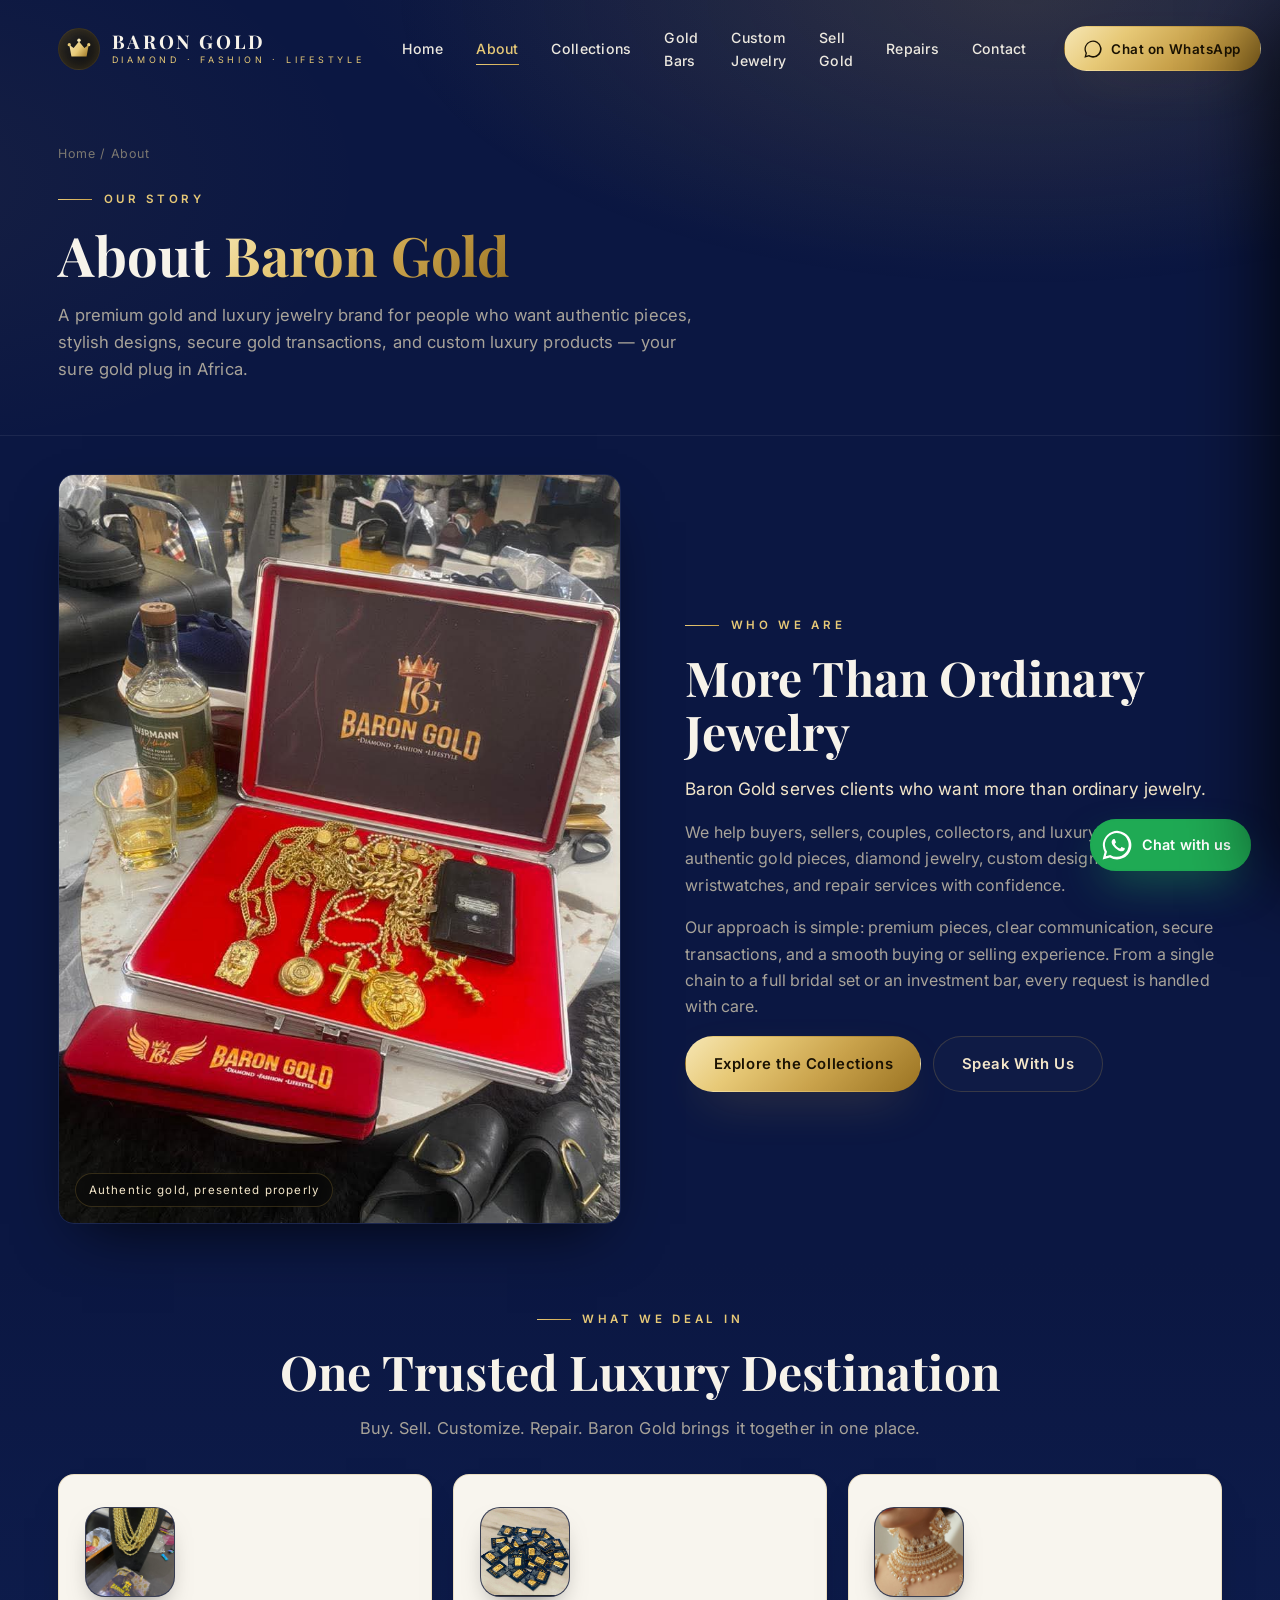
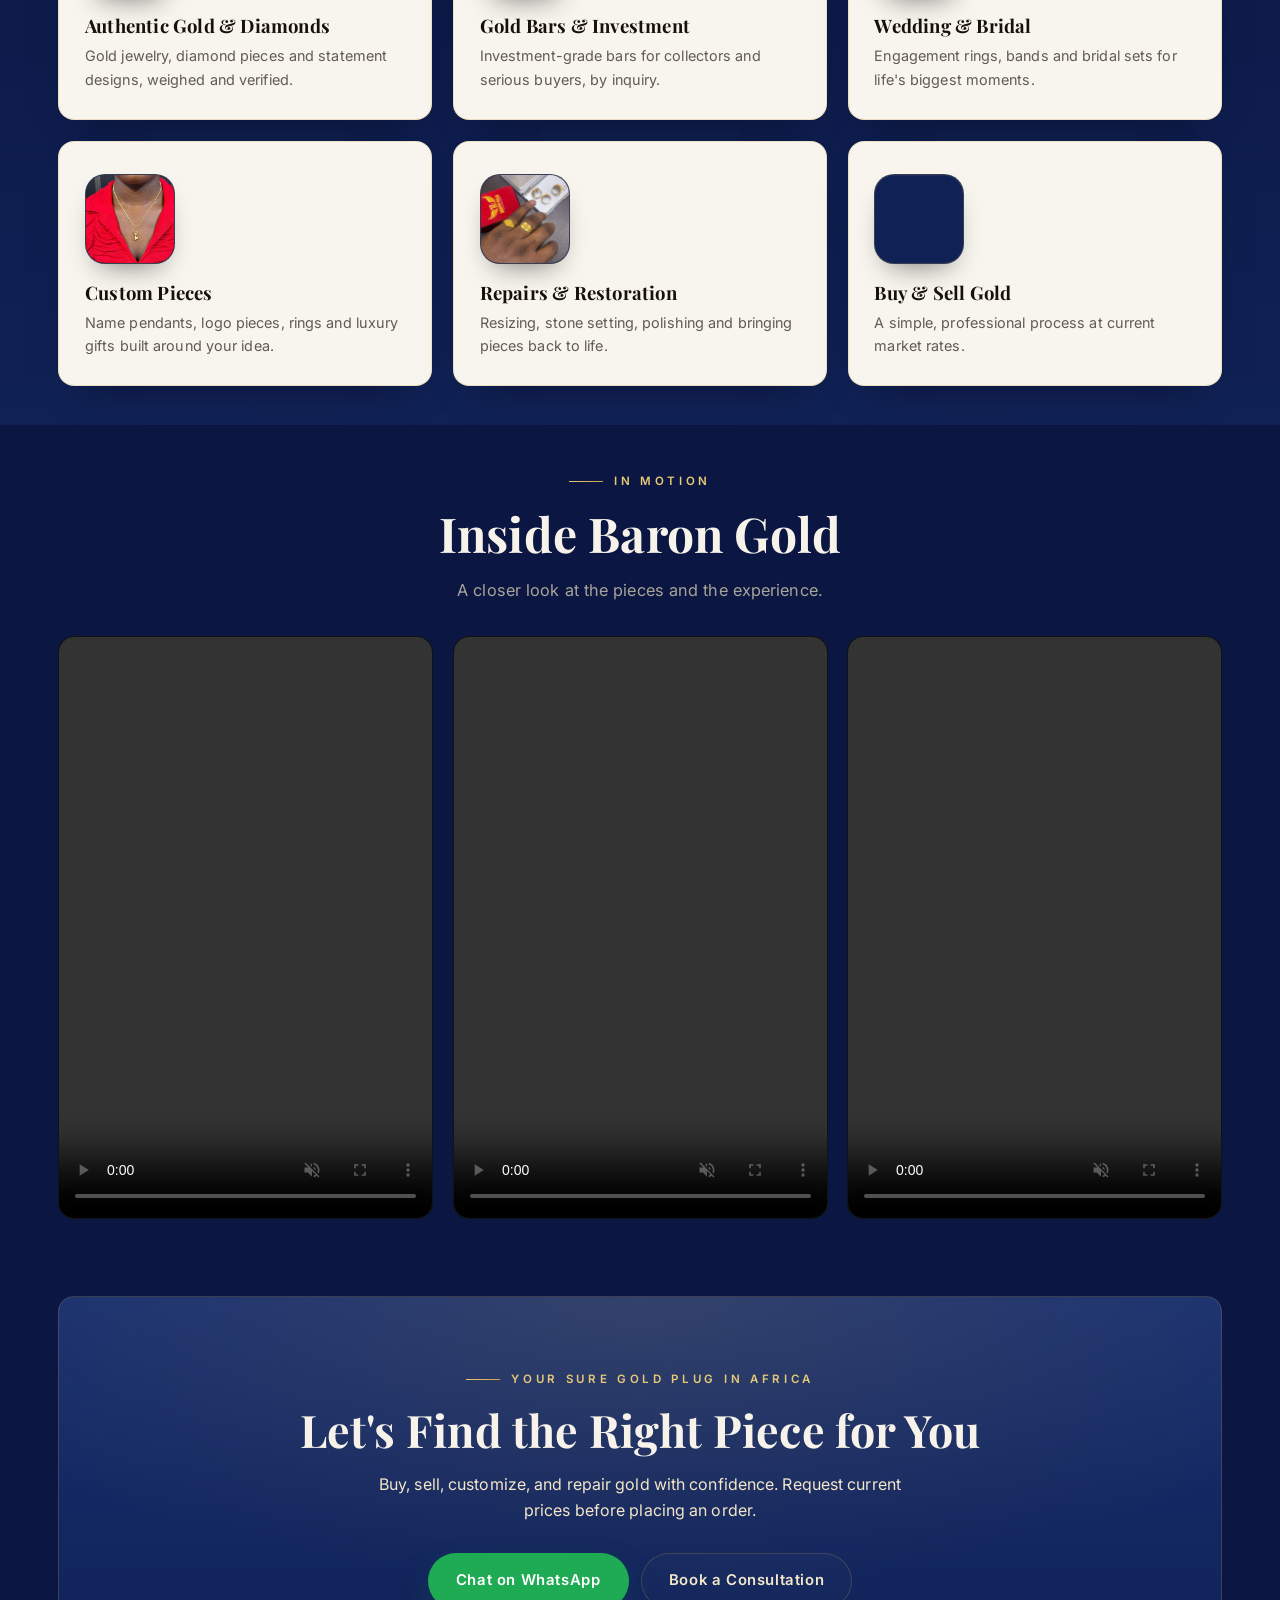
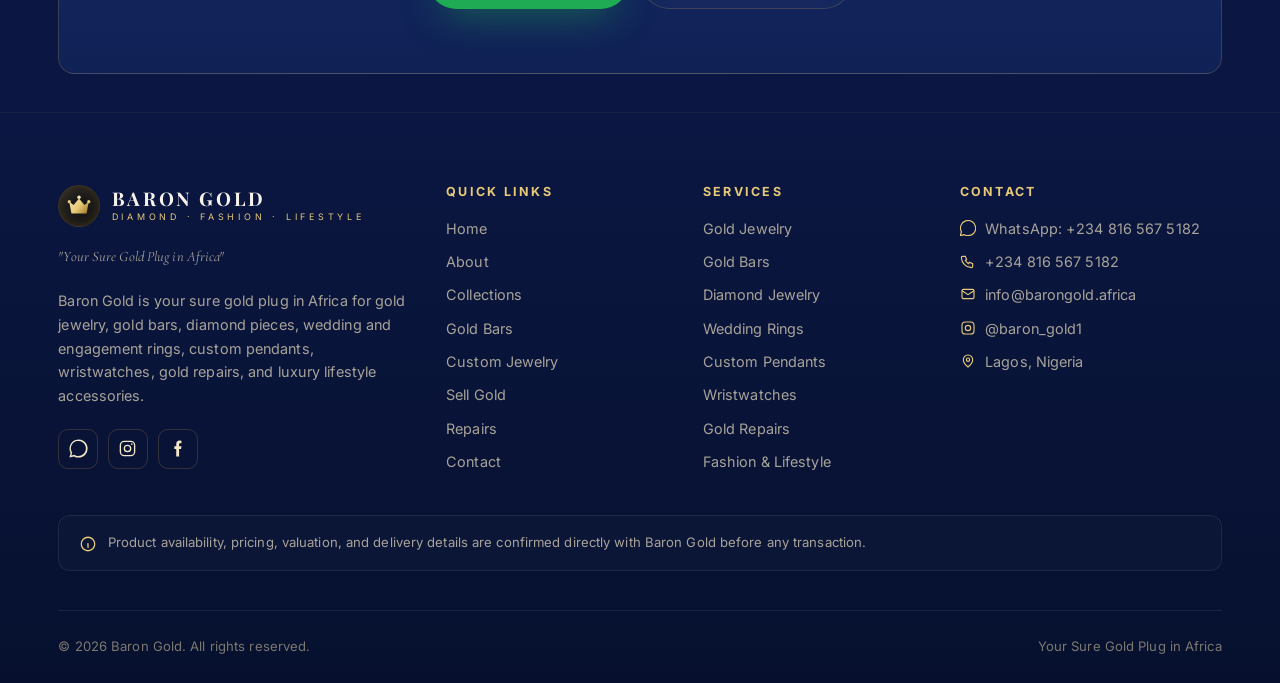
==== commit 3f319d95: "SEO, mobile polish and lazy-loading across the site Add canonical URLs, Open Graph, Twitter Card and" ====
--- a/about.html
+++ b/about.html
@@ -2,14 +2,42 @@
 <html lang="en">
 <head>
 <meta charset="UTF-8" />
-<meta name="viewport" content="width=device-width, initial-scale=1.0" />
+<meta name="viewport" content="width=device-width, initial-scale=1.0, viewport-fit=cover" />
 <title>About Baron Gold | Your Sure Gold Plug in Africa</title>
 <meta name="description" content="Learn about Baron Gold, a premium gold, jewelry, diamond, wristwatch, and lifestyle brand helping clients buy, sell, customize, and repair luxury pieces." />
-<meta name="theme-color" content="#070707" />
+<meta name="theme-color" content="#0b1742" />
+<link rel="canonical" href="https://zaddyjohn-cyber.github.io/barongold/about.html" />
+<link rel="icon" type="image/svg+xml" href="favicon.svg" />
+<meta name="robots" content="index,follow,max-image-preview:large" />
+<meta name="format-detection" content="telephone=no" />
+<meta name="author" content="Baron Gold" />
+<meta name="keywords" content="Baron Gold, gold jewelry, buy gold, sell gold, gold bars, diamond jewelry, wedding rings, engagement rings, custom gold pendants, luxury wristwatches, gold repairs, gold buyer Africa, gold seller Nigeria, Lagos jeweler" />
+<meta property="og:type" content="website" />
+<meta property="og:site_name" content="Baron Gold" />
+<meta property="og:locale" content="en_US" />
+<meta property="og:url" content="https://zaddyjohn-cyber.github.io/barongold/about.html" />
+<meta property="og:title" content="About Baron Gold | Your Sure Gold Plug in Africa" />
+<meta property="og:description" content="A premium gold, jewelry, diamond, wristwatch and lifestyle brand helping clients buy, sell, customize and repair luxury pieces across Africa." />
+<meta property="og:image" content="https://zaddyjohn-cyber.github.io/barongold/assets/images/cuban-iced-coal.jpg" />
+<meta property="og:image:width" content="1080" />
+<meta property="og:image:height" content="1350" />
+<meta name="twitter:card" content="summary_large_image" />
+<meta name="twitter:title" content="About Baron Gold | Your Sure Gold Plug in Africa" />
+<meta name="twitter:description" content="A premium gold, jewelry, diamond, wristwatch and lifestyle brand helping clients buy, sell, customize and repair luxury pieces across Africa." />
+<meta name="twitter:image" content="https://zaddyjohn-cyber.github.io/barongold/assets/images/cuban-iced-coal.jpg" />
 <link rel="preconnect" href="https://fonts.googleapis.com" />
 <link rel="preconnect" href="https://fonts.gstatic.com" crossorigin />
 <link href="https://fonts.googleapis.com/css2?family=Playfair+Display:wght@500;600;700;800&family=Cormorant+Garamond:ital,wght@0,500;0,600;1,500&family=Inter:wght@400;500;600&display=swap" rel="stylesheet" />
 <link rel="stylesheet" href="css/styles.css" />
+<script type="application/ld+json">
+{"@context":"https://schema.org","@type":"BreadcrumbList","itemListElement":[
+  {"@type":"ListItem","position":1,"name":"Home","item":"https://zaddyjohn-cyber.github.io/barongold/"},
+  {"@type":"ListItem","position":2,"name":"About","item":"https://zaddyjohn-cyber.github.io/barongold/about.html"}
+]}
+</script>
+<script type="application/ld+json">
+{"@context":"https://schema.org","@type":"AboutPage","name":"About","url":"https://zaddyjohn-cyber.github.io/barongold/about.html","isPartOf":{"@id":"https://zaddyjohn-cyber.github.io/barongold/#website"},"about":{"@id":"https://zaddyjohn-cyber.github.io/barongold/#org"}}
+</script>
 </head>
 <body>
 
@@ -55,7 +83,7 @@
 <section>
   <div class="container">
     <div class="split">
-      <div class="split-media tall reveal"><img src="assets/images/lifestyle-briefcase.jpg" alt="A Baron Gold case filled with gold chains and pendants"><span class="frame-tag">Authentic gold, presented properly</span></div>
+      <div class="split-media tall reveal"><img loading="lazy" decoding="async" src="assets/images/lifestyle-briefcase.jpg" alt="A Baron Gold case filled with gold chains and pendants"><span class="frame-tag">Authentic gold, presented properly</span></div>
       <div class="reveal d1">
         <span class="eyebrow">Who We Are</span>
         <h2 class="section-title">More Than Ordinary Jewelry</h2>
@@ -74,11 +102,11 @@
   <div class="container">
     <div class="section-head center reveal"><span class="eyebrow" style="justify-content:center">What We Deal In</span><h2 class="section-title">One Trusted Luxury Destination</h2><p class="section-sub">Buy. Sell. Customize. Repair. Baron Gold brings it together in one place.</p></div>
     <div class="why-grid">
-      <div class="why-card reveal"><div class="why-anim-tile"><img src="assets/images/chains-rope-bust.jpg" alt="Rope chains on display bust"></div><h3>Authentic Gold &amp; Diamonds</h3><p>Gold jewelry, diamond pieces and statement designs, weighed and verified.</p></div>
-      <div class="why-card reveal d1"><div class="why-anim-tile"><img src="assets/images/bars-pamp-scatter.jpg" alt="PAMP gold bars"></div><h3>Gold Bars &amp; Investment</h3><p>Investment-grade bars for collectors and serious buyers, by inquiry.</p></div>
-      <div class="why-card reveal d2"><div class="why-anim-tile"><img src="assets/images/bridal-gold-diamond-pearl.jpg" alt="Bridal gold and diamond set"></div><h3>Wedding &amp; Bridal</h3><p>Engagement rings, bands and bridal sets for life's biggest moments.</p></div>
-      <div class="why-card reveal"><div class="why-anim-tile"><img src="assets/images/pendant-key.jpg" alt="Custom gold key pendant"></div><h3>Custom Pieces</h3><p>Name pendants, logo pieces, rings and luxury gifts built around your idea.</p></div>
-      <div class="why-card reveal d1"><div class="why-anim-tile"><img src="assets/images/rings-signet-worn.jpg" alt="Restored gold signet rings"></div><h3>Repairs &amp; Restoration</h3><p>Resizing, stone setting, polishing and bringing pieces back to life.</p></div>
+      <div class="why-card reveal"><div class="why-anim-tile"><img loading="lazy" decoding="async" src="assets/images/chains-rope-bust.jpg" alt="Rope chains on display bust"></div><h3>Authentic Gold &amp; Diamonds</h3><p>Gold jewelry, diamond pieces and statement designs, weighed and verified.</p></div>
+      <div class="why-card reveal d1"><div class="why-anim-tile"><img loading="lazy" decoding="async" src="assets/images/bars-pamp-scatter.jpg" alt="PAMP gold bars"></div><h3>Gold Bars &amp; Investment</h3><p>Investment-grade bars for collectors and serious buyers, by inquiry.</p></div>
+      <div class="why-card reveal d2"><div class="why-anim-tile"><img loading="lazy" decoding="async" src="assets/images/bridal-gold-diamond-pearl.jpg" alt="Bridal gold and diamond set"></div><h3>Wedding &amp; Bridal</h3><p>Engagement rings, bands and bridal sets for life's biggest moments.</p></div>
+      <div class="why-card reveal"><div class="why-anim-tile"><img loading="lazy" decoding="async" src="assets/images/pendant-key.jpg" alt="Custom gold key pendant"></div><h3>Custom Pieces</h3><p>Name pendants, logo pieces, rings and luxury gifts built around your idea.</p></div>
+      <div class="why-card reveal d1"><div class="why-anim-tile"><img loading="lazy" decoding="async" src="assets/images/rings-signet-worn.jpg" alt="Restored gold signet rings"></div><h3>Repairs &amp; Restoration</h3><p>Resizing, stone setting, polishing and bringing pieces back to life.</p></div>
       <div class="why-card reveal d2"><div class="why-anim-tile"><video src="assets/video/video-1.mp4" muted loop autoplay playsinline preload="metadata" aria-label="Gold being weighed on a scale"></video></div><h3>Buy &amp; Sell Gold</h3><p>A simple, professional process at current market rates.</p></div>
     </div>
   </div>
--- a/css/styles.css
+++ b/css/styles.css
@@ -722,3 +722,38 @@
 @media (max-width:980px){ .orbit-scene{--r:126px;--cw:84px;--ch:104px} }
 @media (max-width:560px){ .orbit-scene{--r:104px;--cw:70px;--ch:86px} .orbit-eyebrow{font-size:.58rem;letter-spacing:.16em} }
 @media (prefers-reduced-motion:reduce){ .orbit,.ocard{animation:none!important} }
+
+/* ============================================================
+   MOBILE POLISH · A11Y · PERF
+   ============================================================ */
+/* prevent horizontal overflow from any wide media on mobile */
+html{overflow-x:hidden}
+img,video,svg{max-width:100%}
+/* keep lazy-loaded images visible in unsupported browsers */
+img[loading="lazy"]{background:var(--bg-2)}
+
+/* iOS safe-area for the floating WhatsApp button */
+.fab-wa{bottom:max(clamp(1rem,3vw,1.8rem),env(safe-area-inset-bottom,0px));right:max(clamp(1rem,3vw,1.8rem),env(safe-area-inset-right,0px))}
+
+/* ensure 44x44 minimum tap targets on key controls (WCAG / iOS HIG) */
+.faq-q,.nav-toggle,.mn-close{min-height:48px}
+.main-nav a{min-height:44px;display:inline-flex;align-items:center}
+.btn{min-height:44px}
+
+/* respect dynamic viewport on mobile browsers with collapsing url bar */
+@supports (height:100svh){ .hero{min-height:100svh} .stage{min-height:100svh} }
+
+/* sharper focus rings for keyboard users (a11y) */
+:focus-visible{outline:2px solid var(--gold-2);outline-offset:3px;border-radius:6px}
+.btn:focus-visible,.faq-q:focus-visible{outline-offset:4px}
+
+/* narrow-phone hero typography tweak — keep the bold serif readable, not crushed */
+@media (max-width:380px){
+  .hero h1,.page-hero h1{font-size:1.95rem;line-height:1.08}
+  .hero .lede{font-size:.95rem}
+  .section-title{font-size:1.7rem}
+  .container{padding-inline:1rem}
+}
+
+/* contain layout shift while images load (works alongside width/height attrs) */
+.card-media,.split-media,.feature-img,.hero-center,.ti-ico,.why-anim-tile,.faq-rail a,.gallery figure,.explore-card,.vid{contain:layout paint}
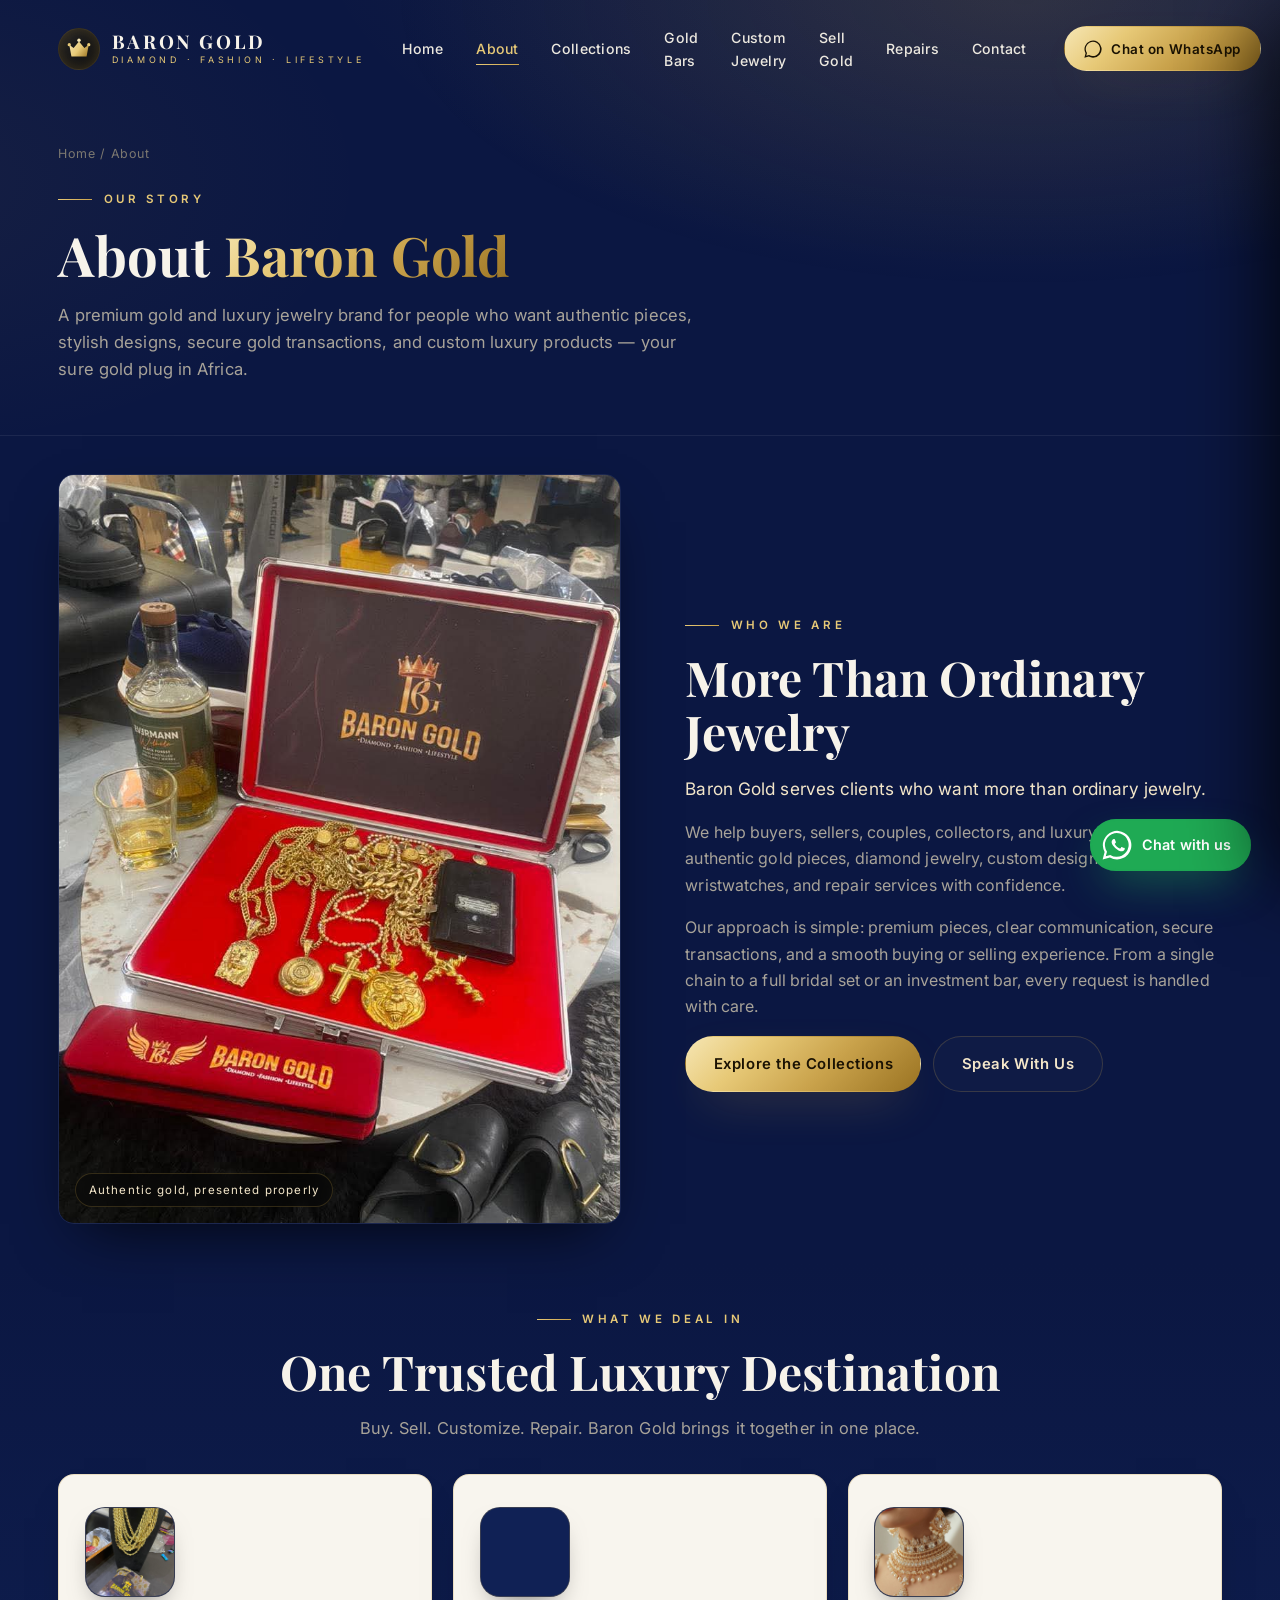
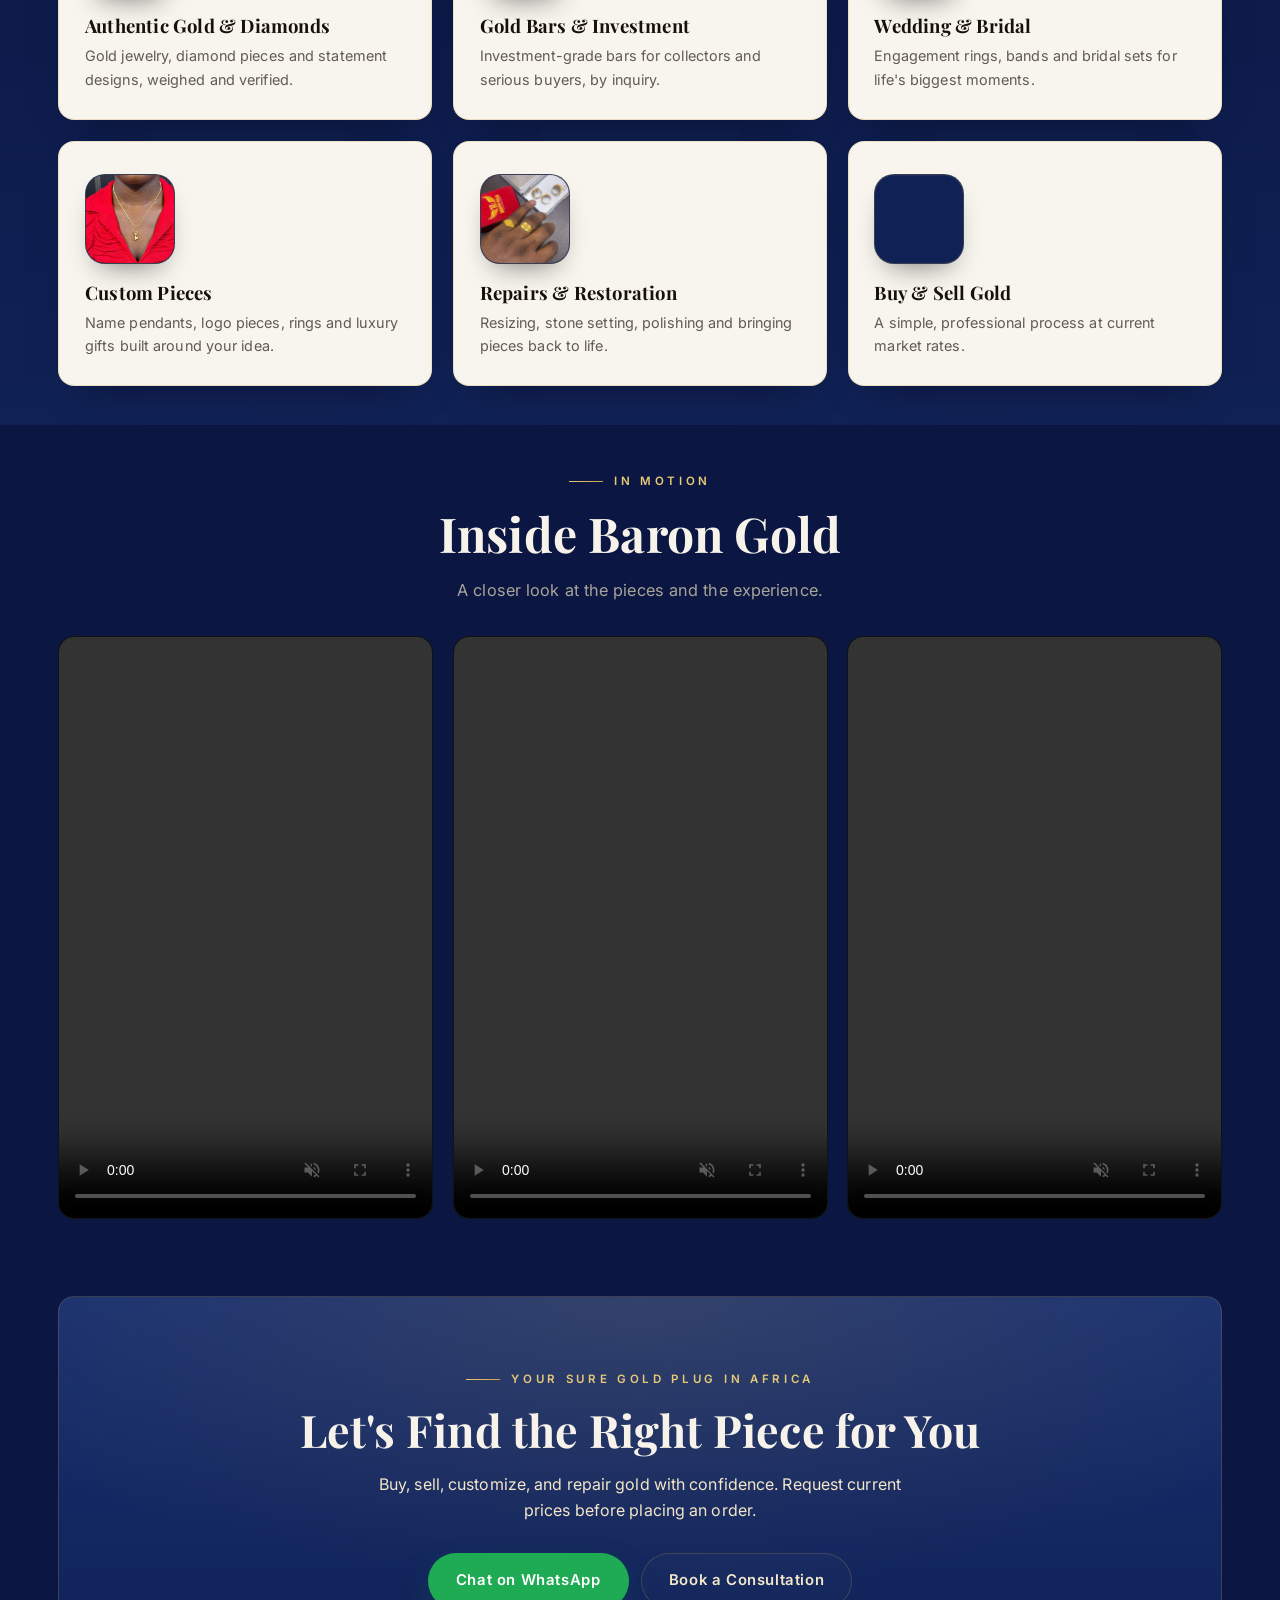
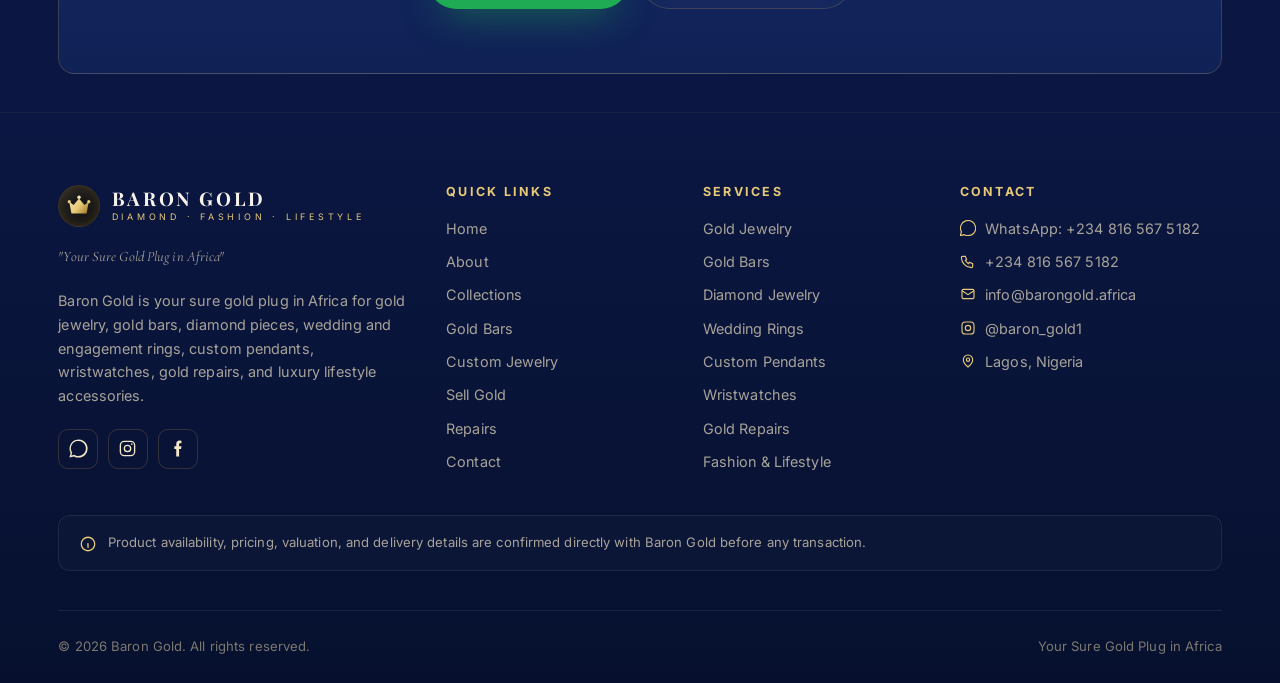
==== commit b7486671: "Point site at custom domain barondigold.com Add CNAME for GitHub Pages custom-domain binding, and sw" ====
--- a/about.html
+++ b/about.html
@@ -6,7 +6,7 @@
 <title>About Baron Gold | Your Sure Gold Plug in Africa</title>
 <meta name="description" content="Learn about Baron Gold, a premium gold, jewelry, diamond, wristwatch, and lifestyle brand helping clients buy, sell, customize, and repair luxury pieces." />
 <meta name="theme-color" content="#0b1742" />
-<link rel="canonical" href="https://zaddyjohn-cyber.github.io/barongold/about.html" />
+<link rel="canonical" href="https://barondigold.com/about.html" />
 <link rel="icon" type="image/svg+xml" href="favicon.svg" />
 <meta name="robots" content="index,follow,max-image-preview:large" />
 <meta name="format-detection" content="telephone=no" />
@@ -15,28 +15,28 @@
 <meta property="og:type" content="website" />
 <meta property="og:site_name" content="Baron Gold" />
 <meta property="og:locale" content="en_US" />
-<meta property="og:url" content="https://zaddyjohn-cyber.github.io/barongold/about.html" />
+<meta property="og:url" content="https://barondigold.com/about.html" />
 <meta property="og:title" content="About Baron Gold | Your Sure Gold Plug in Africa" />
 <meta property="og:description" content="A premium gold, jewelry, diamond, wristwatch and lifestyle brand helping clients buy, sell, customize and repair luxury pieces across Africa." />
-<meta property="og:image" content="https://zaddyjohn-cyber.github.io/barongold/assets/images/cuban-iced-coal.jpg" />
+<meta property="og:image" content="https://barondigold.com/assets/images/cuban-iced-coal.jpg" />
 <meta property="og:image:width" content="1080" />
 <meta property="og:image:height" content="1350" />
 <meta name="twitter:card" content="summary_large_image" />
 <meta name="twitter:title" content="About Baron Gold | Your Sure Gold Plug in Africa" />
 <meta name="twitter:description" content="A premium gold, jewelry, diamond, wristwatch and lifestyle brand helping clients buy, sell, customize and repair luxury pieces across Africa." />
-<meta name="twitter:image" content="https://zaddyjohn-cyber.github.io/barongold/assets/images/cuban-iced-coal.jpg" />
+<meta name="twitter:image" content="https://barondigold.com/assets/images/cuban-iced-coal.jpg" />
 <link rel="preconnect" href="https://fonts.googleapis.com" />
 <link rel="preconnect" href="https://fonts.gstatic.com" crossorigin />
 <link href="https://fonts.googleapis.com/css2?family=Playfair+Display:wght@500;600;700;800&family=Cormorant+Garamond:ital,wght@0,500;0,600;1,500&family=Inter:wght@400;500;600&display=swap" rel="stylesheet" />
 <link rel="stylesheet" href="css/styles.css" />
 <script type="application/ld+json">
 {"@context":"https://schema.org","@type":"BreadcrumbList","itemListElement":[
-  {"@type":"ListItem","position":1,"name":"Home","item":"https://zaddyjohn-cyber.github.io/barongold/"},
-  {"@type":"ListItem","position":2,"name":"About","item":"https://zaddyjohn-cyber.github.io/barongold/about.html"}
+  {"@type":"ListItem","position":1,"name":"Home","item":"https://barondigold.com/"},
+  {"@type":"ListItem","position":2,"name":"About","item":"https://barondigold.com/about.html"}
 ]}
 </script>
 <script type="application/ld+json">
-{"@context":"https://schema.org","@type":"AboutPage","name":"About","url":"https://zaddyjohn-cyber.github.io/barongold/about.html","isPartOf":{"@id":"https://zaddyjohn-cyber.github.io/barongold/#website"},"about":{"@id":"https://zaddyjohn-cyber.github.io/barongold/#org"}}
+{"@context":"https://schema.org","@type":"AboutPage","name":"About","url":"https://barondigold.com/about.html","isPartOf":{"@id":"https://barondigold.com/#website"},"about":{"@id":"https://barondigold.com/#org"}}
 </script>
 </head>
 <body>
